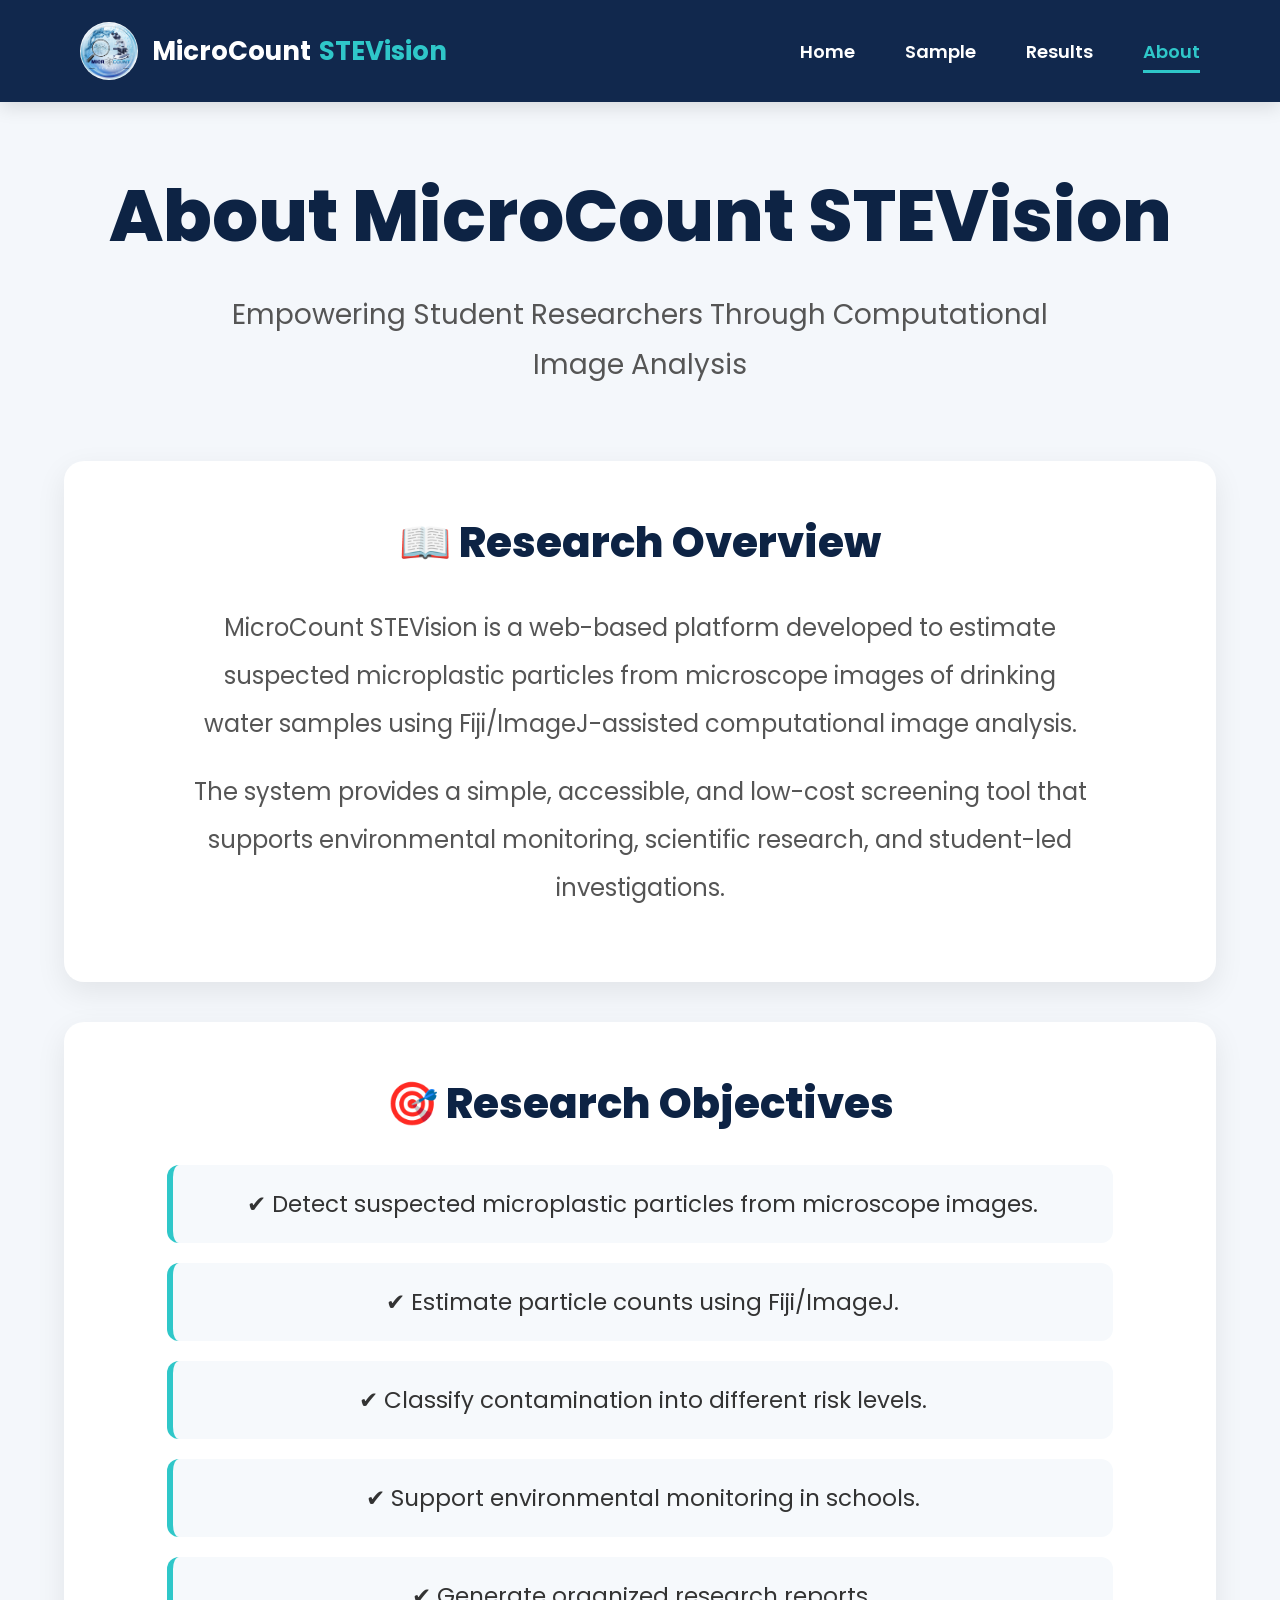
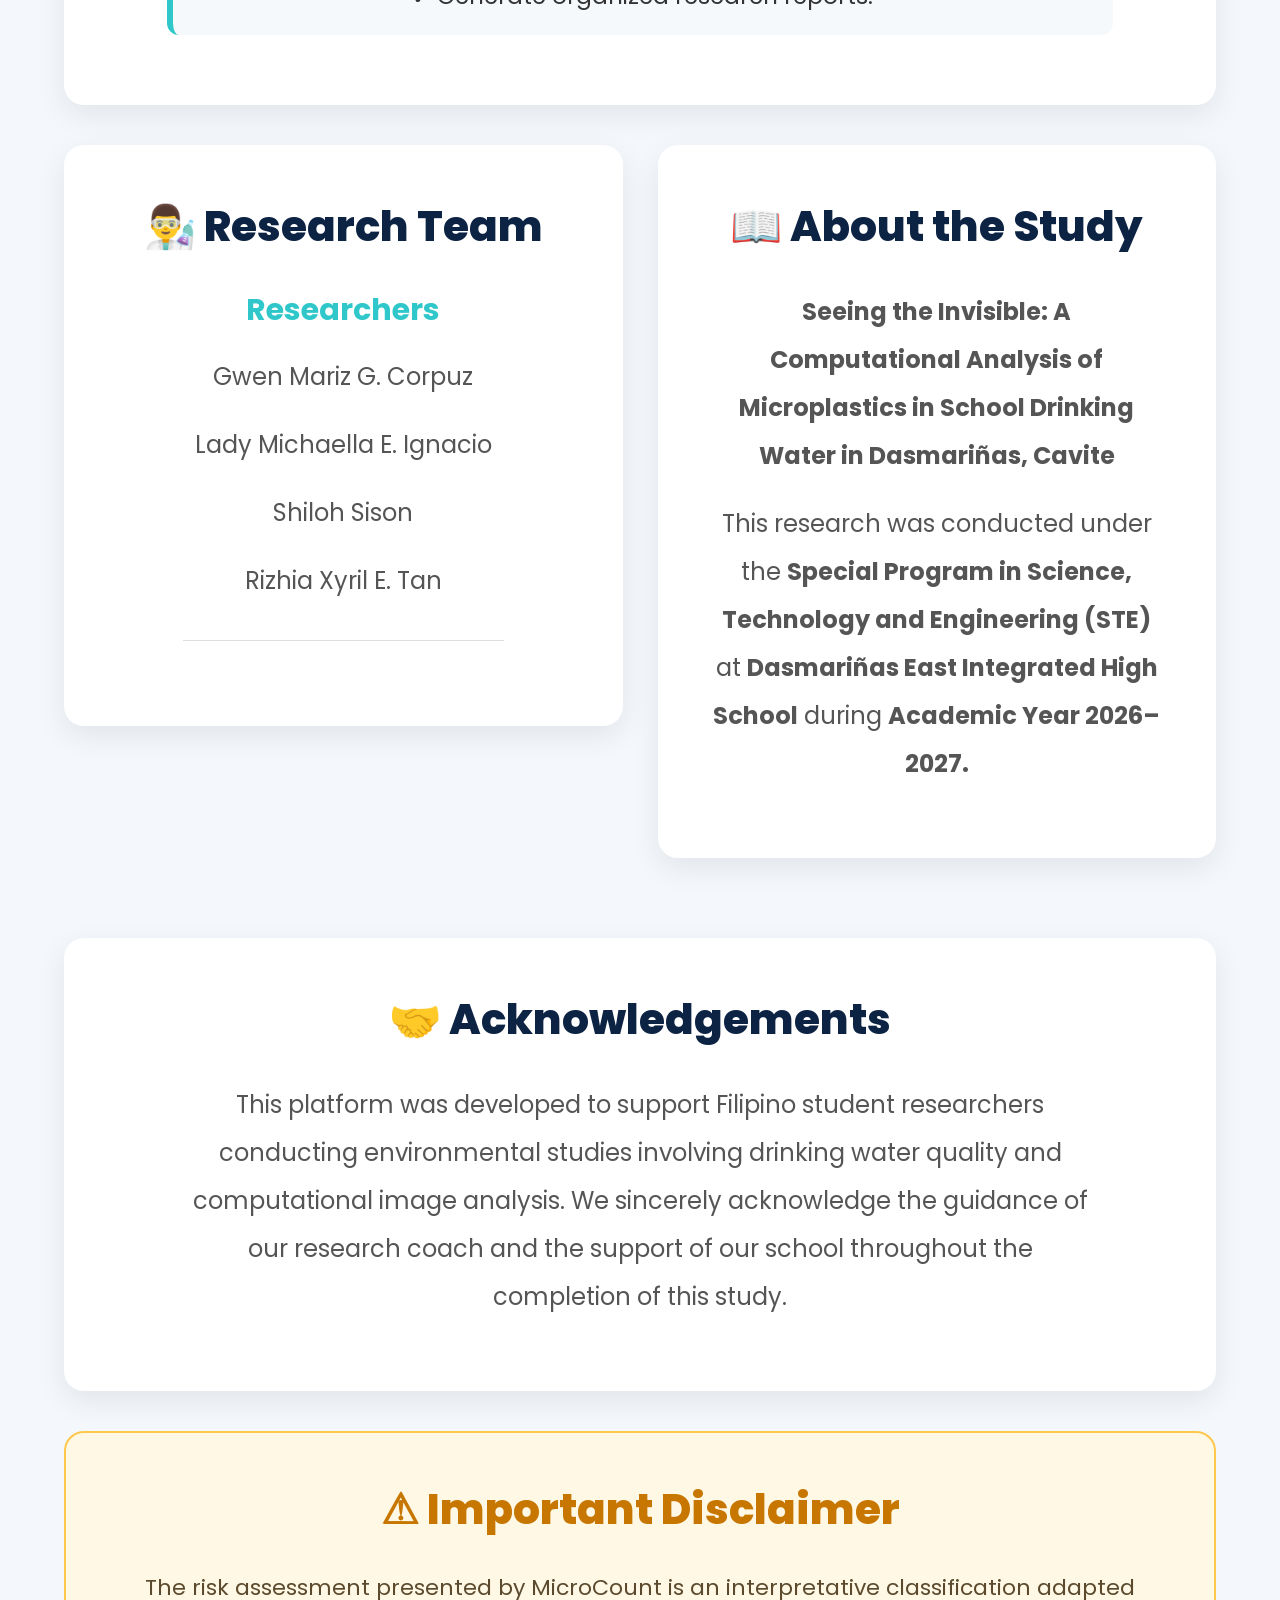
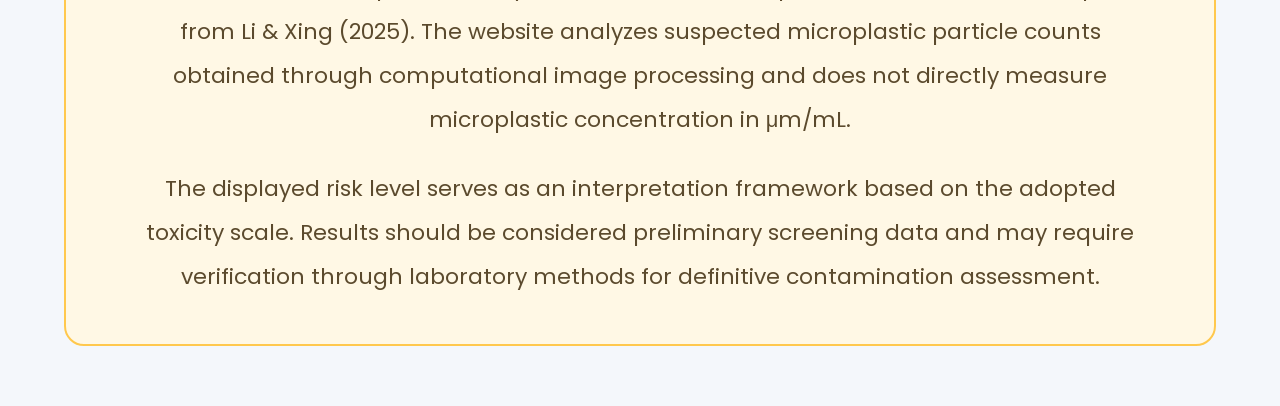
==== about.html @ 67bb07c3 "Upload website" ====
<!DOCTYPE html>
<html lang="en">

<head>
    <meta charset="UTF-8">
    <meta name="viewport" content="width=device-width, initial-scale=1.0">

    <title>MicroCount STEVision</title>

    <link rel="icon" type="image/png" href="images/logo.png">

    <link rel="stylesheet" href="style.css">
</head>
    <meta charset="UTF-8">
    <meta name="viewport" content="width=device-width, initial-scale=1.0">
    <title>About | MicroCount STEVision</title>

    <link rel="stylesheet" href="style.css">
    <link rel="stylesheet" href="about.css">
</head>

<body>

<header>

<nav>

<div class="logo">
    <img src="images/logo.png" alt="MicroCount Logo">
    <div class="logo-text">
        MicroCount <span>STEVision</span>
    </div>
</div>

<ul>
    <li><a href="index.html">Home</a></li>
    <li><a href="sample.html">Sample</a></li>
    <li><a href="results.html">Results</a></li>
    <li><a href="about.html" class="active">About</a></li>
</ul>

</nav>

</header>


<section class="about-page">

<div class="page-title">

<h1>About MicroCount STEVision</h1>

<p>
Empowering Student Researchers Through Computational Image Analysis
</p>

</div>


<!-- Research Overview -->

<div class="about-card">

<h2>📖 Research Overview</h2>

<p>

MicroCount STEVision is a web-based platform developed to estimate
suspected microplastic particles from microscope images of drinking
water samples using Fiji/ImageJ-assisted computational image analysis.

</p>

<p>

The system provides a simple, accessible, and low-cost screening
tool that supports environmental monitoring, scientific research,
and student-led investigations.

</p>

</div>



<!-- Objectives -->

<div class="about-card">

<h2>🎯 Research Objectives</h2>

<div class="objective">
✔ Detect suspected microplastic particles from microscope images.
</div>

<div class="objective">
✔ Estimate particle counts using Fiji/ImageJ.
</div>

<div class="objective">
✔ Classify contamination into different risk levels.
</div>

<div class="objective">
✔ Support environmental monitoring in schools.
</div>

<div class="objective">
✔ Generate organized research reports.
</div>

</div>



<div class="two-column">

<div>

<div class="about-card">

<h2>👨‍🔬 Research Team</h2>

<h3>Researchers</h3>

<p>Gwen Mariz G. Corpuz</p>

<p>Lady Michaella E. Ignacio</p>

<p>Shiloh Sison</p>

<p>Rizhia Xyril E. Tan</p>

<hr>


</div>

</div>



<div>

<div class="about-card">

    <h2>📖 About the Study</h2>

    <p class="study-title">
        <strong>
        Seeing the Invisible: A Computational Analysis of Microplastics in School Drinking Water in Dasmariñas, Cavite
        </strong>
    </p>

    <p>
        This research was conducted under the
        <strong>Special Program in Science, Technology and Engineering (STE)</strong>
        at
        <strong>Dasmariñas East Integrated High School</strong>
        during
        <strong>Academic Year 2026–2027.</strong>
    </p>

</div>
</p>

</div>

</div>

</div>



<div class="about-card">

<h2>🤝 Acknowledgements</h2>

<p>

This platform was developed to support Filipino student researchers
conducting environmental studies involving drinking water quality
and computational image analysis. We sincerely acknowledge the
guidance of our research coach and the support of our school
throughout the completion of this study.

</p>

</div>



<div class="warning">

<h2>⚠ Important Disclaimer</h2>

<p>

The risk assessment presented by MicroCount is an interpretative classification adapted from Li & Xing (2025). The website analyzes suspected microplastic particle counts obtained through computational image processing and does not directly measure microplastic concentration in μm/mL.

</p>

<br>

<p>

The displayed risk level serves as an interpretation framework based on the adopted toxicity scale. Results should be considered preliminary screening data and may require verification through laboratory methods for definitive contamination assessment.

</p>

</div>

</section>

</body>

</html>
---- style.css ----
/* ======================================================
   MICROCOUNT STEVISION
   STYLE.CSS
   PART 1 - GLOBAL + NAVIGATION + HOME
====================================================== */

/* Google Font */
@import url('https://fonts.googleapis.com/css2?family=Poppins:wght@300;400;500;600;700;800&display=swap');

/* Reset */

*{
    margin:0;
    padding:0;
    box-sizing:border-box;
    font-family:'Poppins',sans-serif;
}

html{
    scroll-behavior:smooth;
}

body{
    background:#f4f7fb;
    color:#333;
}

/* Links */

a{
    text-decoration:none;
}

/* ==========================================
            NAVIGATION
========================================== */

header{
    width:100%;
    background:#11284d;
    position:sticky;
    top:0;
    z-index:1000;
    box-shadow:0 5px 18px rgba(0,0,0,.12);
}

nav{

    max-width:1400px;

    margin:auto;

    display:flex;

    justify-content:space-between;

    align-items:center;

    padding:22px 70px;

}

/* =========================
        LOGO
========================= */

.logo{
    display:flex;
    align-items:center;
    gap:14px;
    color:white;
    font-size:30px;
    font-weight:800;
}

.logo img{
    width:58px;
    height:58px;
    border-radius:50%;
    object-fit:cover;
}

.logo-text{
    display:flex;
    align-items:baseline;
    gap:8px;
}

.logo span{
    color:#2fc7c9;
}

nav ul{

    display:flex;

    list-style:none;

    gap:45px;

}

nav ul li a{

    color:white;

    font-size:18px;

    font-weight:600;

    transition:.3s;

    padding-bottom:5px;

}

nav ul li a:hover{

    color:#2fc7c9;

}

.active{

    color:#2fc7c9 !important;

    border-bottom:3px solid #2fc7c9;

}

/* ==========================================
                BUTTONS
========================================== */

button{

    padding:18px 40px;

    border:none;

    border-radius:12px;

    font-size:20px;

    font-weight:600;

    cursor:pointer;

    transition:.3s;

}

button:hover{

    transform:translateY(-4px);

}

button:first-of-type{

    background:#2fc7c9;

    color:white;

}

.secondary{

    background:white;

    color:#11284d;

    border:2px solid #11284d;

    margin-left:15px;

}

/* ==========================================
                HOME PAGE
========================================== */

.hero{

    max-width:1400px;

    margin:auto;

    min-height:90vh;

    display:flex;

    justify-content:space-between;

    align-items:center;

    padding:80px 70px;

}

.left{

    width:55%;

}

.left h1{

    font-size:72px;

    color:#11284d;

    font-weight:800;

    margin-bottom:20px;

    line-height:1.1;

}

.left h2{

    font-size:32px;

    color:#222;

    margin-bottom:25px;

    font-weight:600;

}

.left p{
    font-size:22px;
    color:#666;
    line-height:1.9;
    margin-bottom:45px;
}

.right{
    width:50%;
    display:flex;
    justify-content:center;
    align-items:center;

    margin-left:40px;   /* moves image slightly to the right */
}

.right img{
    width:700px;
    max-width:none;
    height:auto;
    border-radius:25px;
    box-shadow:0 12px 30px rgba(0,0,0,.15);
}

/* ==========================================
            SECTION TITLES
========================================== */

.page-title{

    text-align:center;

    margin:60px auto;

}

.page-title h1{

    font-size:60px;

    color:#11284d;

    font-weight:800;

}

.page-title p{

    font-size:24px;

    color:#666;

    margin-top:20px;

    line-height:1.8;

}

/* ==========================================
            CARDS
========================================== */

.card{

    background:white;

    border-radius:20px;

    box-shadow:0 10px 25px rgba(0,0,0,.08);

    padding:40px;

}

.card:hover{

    transform:translateY(-6px);

    transition:.3s;

}
.card:hover{
    transform:translateY(-6px);
    transition:.3s;
}
/* ==========================================
            SAMPLE PAGE
========================================== */

.sample-page{
    max-width:900px;
    margin:70px auto;
    padding:0 30px;
}

.sample-card{
    background:#fff;
    border-radius:20px;
    padding:45px;
    box-shadow:0 10px 30px rgba(0,0,0,.08);
}

.sample-card h1{
    font-size:42px;
    color:#11284d;
    margin-bottom:15px;
    text-align:center;
}

.sample-card p{
    font-size:18px;
    color:#666;
    text-align:center;
    margin-bottom:35px;
}

.sample-card form{
    display:flex;
    flex-direction:column;
    gap:18px;
}

.sample-card label{
    font-weight:600;
    color:#11284d;
}

.sample-card input,
.sample-card select{
    padding:16px;
    border:1px solid #ccc;
    border-radius:10px;
    font-size:17px;
}

.continue-btn{
    margin-top:25px;
    background:#2fc7c9;
    color:white;
    padding:18px;
    border-radius:12px;
    text-align:center;
    font-weight:600;
    font-size:20px;
    transition:.3s;
}

.continue-btn:hover{
    background:#23b0b2;
}

.results-page{
    max-width:1200px;
    margin:70px auto;
    padding:0 30px;
}

.result-card{
    background:white;
    border-radius:20px;
    padding:40px;
    margin-bottom:30px;
    box-shadow:0 10px 30px rgba(0,0,0,.08);
}

.result-card h2{
    color:#11284d;
    font-size:34px;
    margin-bottom:25px;
}

.result-grid{
    display:grid;
    grid-template-columns:repeat(auto-fit,minmax(250px,1fr));
    gap:25px;
}

.stat-box{
    background:#f7fbfc;
    border-left:6px solid #2fc7c9;
    border-radius:12px;
    padding:25px;
}

.stat-box h3{
    font-size:18px;
    color:#666;
}

.stat-box span{
    display:block;
    margin-top:10px;
    font-size:34px;
    font-weight:700;
    color:#11284d;
}
/* ==========================================
            FOOTER
========================================== */

footer{
    background:#11284d;
    color:white;
    text-align:center;
    padding:35px;
    margin-top:80px;
}

footer p{
    font-size:17px;
}
/* ==========================================
            RESPONSIVE
========================================== */

@media(max-width:1000px){

nav{
    flex-direction:column;
    gap:20px;
    padding:20px;
}

nav ul{
    flex-wrap:wrap;
    justify-content:center;
}

.hero{
    flex-direction:column-reverse;
    text-align:center;
    padding:50px 25px;
}

.left,
.right{
    width:100%;
}

.right img{
    width:90%;
    max-width:500px;
}

.left h1{
    font-size:52px;
}

.left h2{
    font-size:26px;
}

.left p{
    font-size:18px;
}

.page-title h1{
    font-size:46px;
}

button{
    margin-top:15px;
}
}
/* SAMPLE PAGE */

.sample-page{

display:flex;

justify-content:space-between;

align-items:center;

padding:70px 8%;

gap:60px;

}

.sample-left{

flex:1;

}

.sample-left h1{

font-size:46px;

color:#17305d;

margin-bottom:10px;

}

.sample-left p{

color:#666;

margin-bottom:35px;

}

.sample-left form{

display:flex;

flex-direction:column;

gap:18px;

}

.sample-left label{

font-weight:600;

color:#17305d;

}

.sample-left input,
.sample-left select{

padding:15px;

border:1px solid #d9d9d9;

border-radius:10px;

font-size:16px;

}

.sample-left input:focus,
.sample-left select:focus{

outline:none;

border:2px solid #28c8c8;

}

.continue-btn{

margin-top:15px;

width:100%;

padding:18px;

background:#17305d;

color:white;

border:none;

border-radius:10px;

font-size:18px;

font-weight:600;

cursor:pointer;

transition:.3s;

}

.continue-btn:hover{

background:#244a88;

}

.sample-right{

flex:1;

display:flex;

justify-content:center;

}

.sample-right img{

width:370px;

}
    max-width: 800px;
    margin: 0 auto;
    padding: 30px;
}
/* =======================
   Upload Page
======================= */

.upload-page{
    max-width:1100px;
    margin:55px auto;
    padding:0 25px;
}

.upload-page h1{
    font-size:52px;
    color:#1d2f5f;
    margin-bottom:10px;
}

.upload-subtitle{
    font-size:20px;
    color:#666;
    margin-bottom:35px;
}

.upload-card{
    background:white;
    border:2px dashed #d7d7d7;
    border-radius:20px;

    padding:70px 40px;

    text-align:center;

    box-shadow:0 12px 30px rgba(0,0,0,.08);

    transition:.3s;
}

.upload-card:hover{
    border-color:#31c4cf;
}

.upload-icon{
    font-size:70px;
    color:#777;
    margin-bottom:20px;
}

.upload-card h2{
    font-size:34px;
    color:#1d2f5f;
    margin-bottom:12px;
}

.upload-card p{
    color:#777;
    font-size:18px;
    margin-bottom:30px;
}

.browse-btn{
    display:inline-block;

    background:#2ec7cf;
    color:white;

    padding:15px 35px;

    border-radius:10px;

    font-size:18px;
    font-weight:600;

    cursor:pointer;

    transition:.3s;
}

.browse-btn:hover{
    background:#14aeb8;
}

#previewContainer{

    display:grid;

    grid-template-columns:repeat(auto-fill,minmax(170px,1fr));

    gap:20px;

    margin-top:35px;

}

.preview-card{

    background:white;

    border-radius:12px;

    box-shadow:0 8px 18px rgba(0,0,0,.08);

    overflow:hidden;

    text-align:center;

}

.preview-card img{

    width:100%;

    height:140px;

    object-fit:cover;

}

.preview-card p{

    padding:12px;

    font-weight:600;

}
/* UPLOAD PAGE */

.upload-page{
    padding:70px 20px;
    background:#f5f8fc;
    min-height:100vh;
}

.upload-container{
    max-width:1100px;
    margin:auto;
}

.upload-container h1{
    font-size:48px;
    color:#16325c;
    margin-bottom:15px;
}

.upload-container p{
    color:#666;
    font-size:18px;
    margin-bottom:30px;
}

.upload-box{
    width:100%;
    min-height:340px;
    border:3px dashed #d9d9d9;
    border-radius:18px;
    background:#fff;
    display:flex;
    flex-direction:column;
    justify-content:center;
    align-items:center;
    transition:.3s;
}

.upload-box:hover{
    border-color:#36c5cf;
}

.upload-icon{
    font-size:70px;
    margin-bottom:20px;
}

.browse-btn{
    margin-top:20px;
    background:#36c5cf;
    color:#fff;
    padding:14px 35px;
    border-radius:10px;
    cursor:pointer;
    font-weight:bold;
}

.preview-container{
    display:grid;
    grid-template-columns:repeat(auto-fill,minmax(180px,1fr));
    gap:20px;
    margin-top:35px;
}

.preview-card{
    background:white;
    border-radius:12px;
    overflow:hidden;
    box-shadow:0 5px 20px rgba(0,0,0,.1);
}

.preview-card img{
    width:100%;
    height:160px;
    object-fit:cover;
}

.preview-card p{
    padding:12px;
    text-align:center;
    font-weight:bold;
}

.analyze-btn{
    display:none;
    margin:35px auto 0;
    background:#16325c;
    color:white;
    border:none;
    padding:18px 40px;
    border-radius:10px;
    font-size:18px;
    cursor:pointer;
}
.dragover{
    border:3px dashed #2fc7c9 !important;
    background:#eefcff;
    transform:scale(1.02);
    transition:.3s;
}
/* Highlight upload area while dragging */

.dragover{
    background:#e8fcff;
    border:3px dashed #2fc7c9 !important;
    box-shadow:0 0 25px rgba(47,199,201,.35);
    transform:scale(1.02);
    transition:all .25s ease;
}
/* ===========================
   RESULTS PAGE
=========================== */

.results-page{
    max-width:1200px;
    margin:50px auto;
    padding:0 30px;
}

.results-page h1{
    font-size:42px;
    color:#0d2b5a;
    margin-bottom:8px;
}

.results-page p{
    color:#666;
    margin-bottom:30px;
}

.results-grid{
    display:grid;
    grid-template-columns:1fr 1fr;
    gap:25px;
    margin-bottom:25px;
}

.card{
    background:white;
    border-radius:18px;
    padding:25px;
    box-shadow:0 6px 20px rgba(0,0,0,.08);
}

.card h2{
    color:#0d2b5a;
    margin-bottom:18px;
    font-size:24px;
}

.card table{
    width:100%;
    border-collapse:collapse;
}

.card td{
    padding:12px 0;
    border-bottom:1px solid #eee;
    font-size:16px;
}

.card td:first-child{
    font-weight:600;
    color:#0d2b5a;
}

.card td:last-child{
    text-align:right;
    color:#555;
}

/* ===========================
   RISK CARD
=========================== */

.risk-card{
    display:grid;
    grid-template-columns:320px 1fr;
    gap:25px;
    margin-bottom:30px;
}

.risk-box,
.interpretation{
    background:white;
    border-radius:18px;
    padding:25px;
    box-shadow:0 6px 20px rgba(0,0,0,.08);
}

.risk-box h3,
.interpretation h3{
    color:#0d2b5a;
    margin-bottom:18px;
}

.risk-level{
    display:flex;
    align-items:center;
    justify-content:center;
    gap:20px;
    border-radius:15px;
    padding:25px;
    font-size:20px;
}

.risk-level strong{
    font-size:24px;
}

.risk-level.moderate{
    background:#ffd75c;
}

.interpretation p{
    line-height:1.8;
    color:#555;
}

/* ===========================
   RISK SCALE
=========================== */

.risk-scale{
    display:grid;
    grid-template-columns:repeat(4,1fr);
    gap:18px;
    margin-bottom:35px;
}

.level{
    padding:18px;
    border-radius:15px;
    text-align:center;
    color:#222;
    font-weight:600;
}

.level p{
    margin:8px 0;
    font-size:18px;
    color:inherit;
}

.green{
    background:#b7ef9b;
}

.yellow{
    background:#ffe36b;
}

.orange{
    background:#ffb457;
}

.red{
    background:#ff8b8b;
}

/* ===========================
   BUTTONS
=========================== */

.results-buttons{
    display:flex;
    justify-content:space-between;
    margin-top:25px;
}

.download-btn,
.new-btn{

    background:#0d2b5a;
    color:white;
    border:none;
    padding:16px 34px;
    border-radius:10px;
    cursor:pointer;
    font-size:16px;
    font-weight:600;
    transition:.3s;
}

.download-btn:hover,
.new-btn:hover{
    background:#16c6d6;
}

/* ===========================
   MOBILE
=========================== */

@media(max-width:900px){

.results-grid{
    grid-template-columns:1fr;
}

.risk-card{
    grid-template-columns:1fr;
}

.risk-scale{
    grid-template-columns:1fr 1fr;
}

.results-buttons{
    flex-direction:column;
    gap:15px;
}

.download-btn,
.new-btn{
    width:100%;
}

}
/* ===========================
   RESULT IMAGE
=========================== */

.image-preview-card{

    background:white;

    border-radius:18px;

    padding:25px;

    margin-bottom:30px;

    text-align:center;

    box-shadow:0 6px 20px rgba(0,0,0,.08);

}

.image-preview-card h2{

    color:#0d2b5a;

    margin-bottom:20px;

}

#resultImage{

    width:100%;

    max-width:550px;

    border-radius:15px;

    border:2px solid #ddd;

}
/* ===========================
   ANALYSIS PAGE
=========================== */

.analysis-page{

max-width:900px;

margin:70px auto;

text-align:center;

padding:20px;

}

.analysis-page h1{

font-size:44px;

color:#123566;

margin-bottom:15px;

}

.analysis-page p{

color:#666;

font-size:18px;

}

.analysis-card{

margin-top:45px;

background:white;

padding:50px;

border-radius:20px;

box-shadow:0 8px 25px rgba(0,0,0,.08);

}

.loader{

width:90px;

height:90px;

margin:auto;

border:8px solid #ddd;

border-top:8px solid #28c7d4;

border-radius:50%;

animation:spin 1s linear infinite;

}

@keyframes spin{

100%{

transform:rotate(360deg);

}

}

.progress{

width:100%;

height:18px;

background:#eee;

border-radius:50px;

margin-top:35px;

overflow:hidden;

}

.progress-bar{

width:0%;

height:100%;

background:#28c7d4;

transition:.3s;

}

#percentText{

font-size:24px;

font-weight:bold;

margin-top:20px;

color:#123566;

}
/* ===========================
   RESULTS PAGE
=========================== */

.results-page{
    max-width:1200px;
    margin:40px auto;
    padding:20px;
}

.results-page h1{
    text-align:center;
    font-size:38px;
    margin-bottom:10px;
}

.results-page>p{
    text-align:center;
    color:#666;
    margin-bottom:35px;
}

.results-grid{
    display:grid;
    grid-template-columns:1fr 1fr;
    gap:30px;
    align-items:start;
}

.result-image-card,
.card{

    background:white;

    border-radius:18px;

    padding:25px;

    box-shadow:0 8px 25px rgba(0,0,0,.08);

}

.result-image-card img{

    width:100%;

    border-radius:15px;

    margin-top:15px;

}

.results-info{

    display:flex;

    flex-direction:column;

    gap:20px;

}

.card h2{

    color:#0b7285;

    margin-bottom:15px;

}

.card p{

    margin:10px 0;

    line-height:1.6;

}

/* ===========================
   RISK LEVEL
=========================== */

.risk-level{

    border-radius:15px;

    text-align:center;

    padding:25px;

    color:white;

    font-weight:bold;

}

.risk-level h3{

    font-size:34px;

    margin-bottom:10px;

}

.risk-level p{

    font-size:20px;

}

/* ===========================
   QUANTITY SCALE
=========================== */
/* LEVEL 1 */
.level1{
    background:#E8F5E9;
    color:#1B5E20;
    border:2px solid #81C784;
}

/* LEVEL 2 */
.level2{
    background:#FFF8E1;
    color:#8D6E00;
    border:2px solid #FFD54F;
}

/* LEVEL 3 */
.level3{
    background:#FFF3E0;
    color:#E65100;
    border:2px solid #FFB74D;
}

/* LEVEL 4 */
.level4{
    background:#FFEBEE;
    color:#B71C1C;
    border:2px solid #EF5350;
}

/* ===========================
   INTERPRETATION
=========================== */

.interpretation-card{

    margin-top:30px;

}

.interpretation-card p{

    font-size:17px;

    line-height:1.8;

}

/* ===========================
   BUTTONS
=========================== */

.download-section{

    margin-top:35px;

    display:flex;

    justify-content:center;

    gap:20px;

}

.download-btn{

    background:#0b7285;

    color:white;

    border:none;

    padding:14px 30px;

    border-radius:10px;

    cursor:pointer;

    font-size:16px;

    transition:.3s;

}

.download-btn:hover{

    background:#095c69;

}

/* ===========================
   MOBILE
=========================== */

@media(max-width:900px){

.results-grid{

grid-template-columns:1fr;

}

.risk-scale{

grid-template-columns:1fr 1fr;

}

}
---- style.css ----
/* ======================================================
   MICROCOUNT STEVISION
   STYLE.CSS
   PART 1 - GLOBAL + NAVIGATION + HOME
====================================================== */

/* Google Font */
@import url('https://fonts.googleapis.com/css2?family=Poppins:wght@300;400;500;600;700;800&display=swap');

/* Reset */

*{
    margin:0;
    padding:0;
    box-sizing:border-box;
    font-family:'Poppins',sans-serif;
}

html{
    scroll-behavior:smooth;
}

body{
    background:#f4f7fb;
    color:#333;
}

/* Links */

a{
    text-decoration:none;
}

/* ==========================================
            NAVIGATION
========================================== */

header{
    width:100%;
    background:#11284d;
    position:sticky;
    top:0;
    z-index:1000;
    box-shadow:0 5px 18px rgba(0,0,0,.12);
}

nav{

    max-width:1400px;

    margin:auto;

    display:flex;

    justify-content:space-between;

    align-items:center;

    padding:22px 70px;

}

/* =========================
        LOGO
========================= */

.logo{
    display:flex;
    align-items:center;
    gap:14px;
    color:white;
    font-size:30px;
    font-weight:800;
}

.logo img{
    width:58px;
    height:58px;
    border-radius:50%;
    object-fit:cover;
}

.logo-text{
    display:flex;
    align-items:baseline;
    gap:8px;
}

.logo span{
    color:#2fc7c9;
}

nav ul{

    display:flex;

    list-style:none;

    gap:45px;

}

nav ul li a{

    color:white;

    font-size:18px;

    font-weight:600;

    transition:.3s;

    padding-bottom:5px;

}

nav ul li a:hover{

    color:#2fc7c9;

}

.active{

    color:#2fc7c9 !important;

    border-bottom:3px solid #2fc7c9;

}

/* ==========================================
                BUTTONS
========================================== */

button{

    padding:18px 40px;

    border:none;

    border-radius:12px;

    font-size:20px;

    font-weight:600;

    cursor:pointer;

    transition:.3s;

}

button:hover{

    transform:translateY(-4px);

}

button:first-of-type{

    background:#2fc7c9;

    color:white;

}

.secondary{

    background:white;

    color:#11284d;

    border:2px solid #11284d;

    margin-left:15px;

}

/* ==========================================
                HOME PAGE
========================================== */

.hero{

    max-width:1400px;

    margin:auto;

    min-height:90vh;

    display:flex;

    justify-content:space-between;

    align-items:center;

    padding:80px 70px;

}

.left{

    width:55%;

}

.left h1{

    font-size:72px;

    color:#11284d;

    font-weight:800;

    margin-bottom:20px;

    line-height:1.1;

}

.left h2{

    font-size:32px;

    color:#222;

    margin-bottom:25px;

    font-weight:600;

}

.left p{
    font-size:22px;
    color:#666;
    line-height:1.9;
    margin-bottom:45px;
}

.right{
    width:50%;
    display:flex;
    justify-content:center;
    align-items:center;

    margin-left:40px;   /* moves image slightly to the right */
}

.right img{
    width:700px;
    max-width:none;
    height:auto;
    border-radius:25px;
    box-shadow:0 12px 30px rgba(0,0,0,.15);
}

/* ==========================================
            SECTION TITLES
========================================== */

.page-title{

    text-align:center;

    margin:60px auto;

}

.page-title h1{

    font-size:60px;

    color:#11284d;

    font-weight:800;

}

.page-title p{

    font-size:24px;

    color:#666;

    margin-top:20px;

    line-height:1.8;

}

/* ==========================================
            CARDS
========================================== */

.card{

    background:white;

    border-radius:20px;

    box-shadow:0 10px 25px rgba(0,0,0,.08);

    padding:40px;

}

.card:hover{

    transform:translateY(-6px);

    transition:.3s;

}
.card:hover{
    transform:translateY(-6px);
    transition:.3s;
}
/* ==========================================
            SAMPLE PAGE
========================================== */

.sample-page{
    max-width:900px;
    margin:70px auto;
    padding:0 30px;
}

.sample-card{
    background:#fff;
    border-radius:20px;
    padding:45px;
    box-shadow:0 10px 30px rgba(0,0,0,.08);
}

.sample-card h1{
    font-size:42px;
    color:#11284d;
    margin-bottom:15px;
    text-align:center;
}

.sample-card p{
    font-size:18px;
    color:#666;
    text-align:center;
    margin-bottom:35px;
}

.sample-card form{
    display:flex;
    flex-direction:column;
    gap:18px;
}

.sample-card label{
    font-weight:600;
    color:#11284d;
}

.sample-card input,
.sample-card select{
    padding:16px;
    border:1px solid #ccc;
    border-radius:10px;
    font-size:17px;
}

.continue-btn{
    margin-top:25px;
    background:#2fc7c9;
    color:white;
    padding:18px;
    border-radius:12px;
    text-align:center;
    font-weight:600;
    font-size:20px;
    transition:.3s;
}

.continue-btn:hover{
    background:#23b0b2;
}

.results-page{
    max-width:1200px;
    margin:70px auto;
    padding:0 30px;
}

.result-card{
    background:white;
    border-radius:20px;
    padding:40px;
    margin-bottom:30px;
    box-shadow:0 10px 30px rgba(0,0,0,.08);
}

.result-card h2{
    color:#11284d;
    font-size:34px;
    margin-bottom:25px;
}

.result-grid{
    display:grid;
    grid-template-columns:repeat(auto-fit,minmax(250px,1fr));
    gap:25px;
}

.stat-box{
    background:#f7fbfc;
    border-left:6px solid #2fc7c9;
    border-radius:12px;
    padding:25px;
}

.stat-box h3{
    font-size:18px;
    color:#666;
}

.stat-box span{
    display:block;
    margin-top:10px;
    font-size:34px;
    font-weight:700;
    color:#11284d;
}
/* ==========================================
            FOOTER
========================================== */

footer{
    background:#11284d;
    color:white;
    text-align:center;
    padding:35px;
    margin-top:80px;
}

footer p{
    font-size:17px;
}
/* ==========================================
            RESPONSIVE
========================================== */

@media(max-width:1000px){

nav{
    flex-direction:column;
    gap:20px;
    padding:20px;
}

nav ul{
    flex-wrap:wrap;
    justify-content:center;
}

.hero{
    flex-direction:column-reverse;
    text-align:center;
    padding:50px 25px;
}

.left,
.right{
    width:100%;
}

.right img{
    width:90%;
    max-width:500px;
}

.left h1{
    font-size:52px;
}

.left h2{
    font-size:26px;
}

.left p{
    font-size:18px;
}

.page-title h1{
    font-size:46px;
}

button{
    margin-top:15px;
}
}
/* SAMPLE PAGE */

.sample-page{

display:flex;

justify-content:space-between;

align-items:center;

padding:70px 8%;

gap:60px;

}

.sample-left{

flex:1;

}

.sample-left h1{

font-size:46px;

color:#17305d;

margin-bottom:10px;

}

.sample-left p{

color:#666;

margin-bottom:35px;

}

.sample-left form{

display:flex;

flex-direction:column;

gap:18px;

}

.sample-left label{

font-weight:600;

color:#17305d;

}

.sample-left input,
.sample-left select{

padding:15px;

border:1px solid #d9d9d9;

border-radius:10px;

font-size:16px;

}

.sample-left input:focus,
.sample-left select:focus{

outline:none;

border:2px solid #28c8c8;

}

.continue-btn{

margin-top:15px;

width:100%;

padding:18px;

background:#17305d;

color:white;

border:none;

border-radius:10px;

font-size:18px;

font-weight:600;

cursor:pointer;

transition:.3s;

}

.continue-btn:hover{

background:#244a88;

}

.sample-right{

flex:1;

display:flex;

justify-content:center;

}

.sample-right img{

width:370px;

}
    max-width: 800px;
    margin: 0 auto;
    padding: 30px;
}
/* =======================
   Upload Page
======================= */

.upload-page{
    max-width:1100px;
    margin:55px auto;
    padding:0 25px;
}

.upload-page h1{
    font-size:52px;
    color:#1d2f5f;
    margin-bottom:10px;
}

.upload-subtitle{
    font-size:20px;
    color:#666;
    margin-bottom:35px;
}

.upload-card{
    background:white;
    border:2px dashed #d7d7d7;
    border-radius:20px;

    padding:70px 40px;

    text-align:center;

    box-shadow:0 12px 30px rgba(0,0,0,.08);

    transition:.3s;
}

.upload-card:hover{
    border-color:#31c4cf;
}

.upload-icon{
    font-size:70px;
    color:#777;
    margin-bottom:20px;
}

.upload-card h2{
    font-size:34px;
    color:#1d2f5f;
    margin-bottom:12px;
}

.upload-card p{
    color:#777;
    font-size:18px;
    margin-bottom:30px;
}

.browse-btn{
    display:inline-block;

    background:#2ec7cf;
    color:white;

    padding:15px 35px;

    border-radius:10px;

    font-size:18px;
    font-weight:600;

    cursor:pointer;

    transition:.3s;
}

.browse-btn:hover{
    background:#14aeb8;
}

#previewContainer{

    display:grid;

    grid-template-columns:repeat(auto-fill,minmax(170px,1fr));

    gap:20px;

    margin-top:35px;

}

.preview-card{

    background:white;

    border-radius:12px;

    box-shadow:0 8px 18px rgba(0,0,0,.08);

    overflow:hidden;

    text-align:center;

}

.preview-card img{

    width:100%;

    height:140px;

    object-fit:cover;

}

.preview-card p{

    padding:12px;

    font-weight:600;

}
/* UPLOAD PAGE */

.upload-page{
    padding:70px 20px;
    background:#f5f8fc;
    min-height:100vh;
}

.upload-container{
    max-width:1100px;
    margin:auto;
}

.upload-container h1{
    font-size:48px;
    color:#16325c;
    margin-bottom:15px;
}

.upload-container p{
    color:#666;
    font-size:18px;
    margin-bottom:30px;
}

.upload-box{
    width:100%;
    min-height:340px;
    border:3px dashed #d9d9d9;
    border-radius:18px;
    background:#fff;
    display:flex;
    flex-direction:column;
    justify-content:center;
    align-items:center;
    transition:.3s;
}

.upload-box:hover{
    border-color:#36c5cf;
}

.upload-icon{
    font-size:70px;
    margin-bottom:20px;
}

.browse-btn{
    margin-top:20px;
    background:#36c5cf;
    color:#fff;
    padding:14px 35px;
    border-radius:10px;
    cursor:pointer;
    font-weight:bold;
}

.preview-container{
    display:grid;
    grid-template-columns:repeat(auto-fill,minmax(180px,1fr));
    gap:20px;
    margin-top:35px;
}

.preview-card{
    background:white;
    border-radius:12px;
    overflow:hidden;
    box-shadow:0 5px 20px rgba(0,0,0,.1);
}

.preview-card img{
    width:100%;
    height:160px;
    object-fit:cover;
}

.preview-card p{
    padding:12px;
    text-align:center;
    font-weight:bold;
}

.analyze-btn{
    display:none;
    margin:35px auto 0;
    background:#16325c;
    color:white;
    border:none;
    padding:18px 40px;
    border-radius:10px;
    font-size:18px;
    cursor:pointer;
}
.dragover{
    border:3px dashed #2fc7c9 !important;
    background:#eefcff;
    transform:scale(1.02);
    transition:.3s;
}
/* Highlight upload area while dragging */

.dragover{
    background:#e8fcff;
    border:3px dashed #2fc7c9 !important;
    box-shadow:0 0 25px rgba(47,199,201,.35);
    transform:scale(1.02);
    transition:all .25s ease;
}
/* ===========================
   RESULTS PAGE
=========================== */

.results-page{
    max-width:1200px;
    margin:50px auto;
    padding:0 30px;
}

.results-page h1{
    font-size:42px;
    color:#0d2b5a;
    margin-bottom:8px;
}

.results-page p{
    color:#666;
    margin-bottom:30px;
}

.results-grid{
    display:grid;
    grid-template-columns:1fr 1fr;
    gap:25px;
    margin-bottom:25px;
}

.card{
    background:white;
    border-radius:18px;
    padding:25px;
    box-shadow:0 6px 20px rgba(0,0,0,.08);
}

.card h2{
    color:#0d2b5a;
    margin-bottom:18px;
    font-size:24px;
}

.card table{
    width:100%;
    border-collapse:collapse;
}

.card td{
    padding:12px 0;
    border-bottom:1px solid #eee;
    font-size:16px;
}

.card td:first-child{
    font-weight:600;
    color:#0d2b5a;
}

.card td:last-child{
    text-align:right;
    color:#555;
}

/* ===========================
   RISK CARD
=========================== */

.risk-card{
    display:grid;
    grid-template-columns:320px 1fr;
    gap:25px;
    margin-bottom:30px;
}

.risk-box,
.interpretation{
    background:white;
    border-radius:18px;
    padding:25px;
    box-shadow:0 6px 20px rgba(0,0,0,.08);
}

.risk-box h3,
.interpretation h3{
    color:#0d2b5a;
    margin-bottom:18px;
}

.risk-level{
    display:flex;
    align-items:center;
    justify-content:center;
    gap:20px;
    border-radius:15px;
    padding:25px;
    font-size:20px;
}

.risk-level strong{
    font-size:24px;
}

.risk-level.moderate{
    background:#ffd75c;
}

.interpretation p{
    line-height:1.8;
    color:#555;
}

/* ===========================
   RISK SCALE
=========================== */

.risk-scale{
    display:grid;
    grid-template-columns:repeat(4,1fr);
    gap:18px;
    margin-bottom:35px;
}

.level{
    padding:18px;
    border-radius:15px;
    text-align:center;
    color:#222;
    font-weight:600;
}

.level p{
    margin:8px 0;
    font-size:18px;
    color:inherit;
}

.green{
    background:#b7ef9b;
}

.yellow{
    background:#ffe36b;
}

.orange{
    background:#ffb457;
}

.red{
    background:#ff8b8b;
}

/* ===========================
   BUTTONS
=========================== */

.results-buttons{
    display:flex;
    justify-content:space-between;
    margin-top:25px;
}

.download-btn,
.new-btn{

    background:#0d2b5a;
    color:white;
    border:none;
    padding:16px 34px;
    border-radius:10px;
    cursor:pointer;
    font-size:16px;
    font-weight:600;
    transition:.3s;
}

.download-btn:hover,
.new-btn:hover{
    background:#16c6d6;
}

/* ===========================
   MOBILE
=========================== */

@media(max-width:900px){

.results-grid{
    grid-template-columns:1fr;
}

.risk-card{
    grid-template-columns:1fr;
}

.risk-scale{
    grid-template-columns:1fr 1fr;
}

.results-buttons{
    flex-direction:column;
    gap:15px;
}

.download-btn,
.new-btn{
    width:100%;
}

}
/* ===========================
   RESULT IMAGE
=========================== */

.image-preview-card{

    background:white;

    border-radius:18px;

    padding:25px;

    margin-bottom:30px;

    text-align:center;

    box-shadow:0 6px 20px rgba(0,0,0,.08);

}

.image-preview-card h2{

    color:#0d2b5a;

    margin-bottom:20px;

}

#resultImage{

    width:100%;

    max-width:550px;

    border-radius:15px;

    border:2px solid #ddd;

}
/* ===========================
   ANALYSIS PAGE
=========================== */

.analysis-page{

max-width:900px;

margin:70px auto;

text-align:center;

padding:20px;

}

.analysis-page h1{

font-size:44px;

color:#123566;

margin-bottom:15px;

}

.analysis-page p{

color:#666;

font-size:18px;

}

.analysis-card{

margin-top:45px;

background:white;

padding:50px;

border-radius:20px;

box-shadow:0 8px 25px rgba(0,0,0,.08);

}

.loader{

width:90px;

height:90px;

margin:auto;

border:8px solid #ddd;

border-top:8px solid #28c7d4;

border-radius:50%;

animation:spin 1s linear infinite;

}

@keyframes spin{

100%{

transform:rotate(360deg);

}

}

.progress{

width:100%;

height:18px;

background:#eee;

border-radius:50px;

margin-top:35px;

overflow:hidden;

}

.progress-bar{

width:0%;

height:100%;

background:#28c7d4;

transition:.3s;

}

#percentText{

font-size:24px;

font-weight:bold;

margin-top:20px;

color:#123566;

}
/* ===========================
   RESULTS PAGE
=========================== */

.results-page{
    max-width:1200px;
    margin:40px auto;
    padding:20px;
}

.results-page h1{
    text-align:center;
    font-size:38px;
    margin-bottom:10px;
}

.results-page>p{
    text-align:center;
    color:#666;
    margin-bottom:35px;
}

.results-grid{
    display:grid;
    grid-template-columns:1fr 1fr;
    gap:30px;
    align-items:start;
}

.result-image-card,
.card{

    background:white;

    border-radius:18px;

    padding:25px;

    box-shadow:0 8px 25px rgba(0,0,0,.08);

}

.result-image-card img{

    width:100%;

    border-radius:15px;

    margin-top:15px;

}

.results-info{

    display:flex;

    flex-direction:column;

    gap:20px;

}

.card h2{

    color:#0b7285;

    margin-bottom:15px;

}

.card p{

    margin:10px 0;

    line-height:1.6;

}

/* ===========================
   RISK LEVEL
=========================== */

.risk-level{

    border-radius:15px;

    text-align:center;

    padding:25px;

    color:white;

    font-weight:bold;

}

.risk-level h3{

    font-size:34px;

    margin-bottom:10px;

}

.risk-level p{

    font-size:20px;

}

/* ===========================
   QUANTITY SCALE
=========================== */
/* LEVEL 1 */
.level1{
    background:#E8F5E9;
    color:#1B5E20;
    border:2px solid #81C784;
}

/* LEVEL 2 */
.level2{
    background:#FFF8E1;
    color:#8D6E00;
    border:2px solid #FFD54F;
}

/* LEVEL 3 */
.level3{
    background:#FFF3E0;
    color:#E65100;
    border:2px solid #FFB74D;
}

/* LEVEL 4 */
.level4{
    background:#FFEBEE;
    color:#B71C1C;
    border:2px solid #EF5350;
}

/* ===========================
   INTERPRETATION
=========================== */

.interpretation-card{

    margin-top:30px;

}

.interpretation-card p{

    font-size:17px;

    line-height:1.8;

}

/* ===========================
   BUTTONS
=========================== */

.download-section{

    margin-top:35px;

    display:flex;

    justify-content:center;

    gap:20px;

}

.download-btn{

    background:#0b7285;

    color:white;

    border:none;

    padding:14px 30px;

    border-radius:10px;

    cursor:pointer;

    font-size:16px;

    transition:.3s;

}

.download-btn:hover{

    background:#095c69;

}

/* ===========================
   MOBILE
=========================== */

@media(max-width:900px){

.results-grid{

grid-template-columns:1fr;

}

.risk-scale{

grid-template-columns:1fr 1fr;

}

}
---- about.css ----
/* =========================
        NAVIGATION
========================= */

header{
    width:100%;
}

nav{
    background:#11284d;
    display:flex;
    justify-content:space-between;
    align-items:center;
    padding:22px 80px;
}

.logo{
    font-size:26px;
    font-weight:bold;
    color:white;
}

.logo span{
    color:#2fc7c9;
}

nav ul{
    display:flex;
    list-style:none;
    gap:50px;
    margin-left:auto;
}

nav ul li a{
    color:white;
    text-decoration:none;
    font-size:18px;
    font-weight:600;
    transition:.3s;
}

nav ul li a:hover{
    color:#2fc7c9;
}

.active{
    color:#2fc7c9 !important;
    border-bottom:3px solid #2fc7c9;
    padding-bottom:6px;
}
/* =========================
        ABOUT PAGE
========================= */

body{
    background:#f4f7fb;
}

/* Page */

.about-page{
    width:90%;
    max-width:1400px;
    margin:60px auto;
}

/* =========================
        PAGE TITLE
========================= */

.page-title{
    text-align:center;
    margin-bottom:70px;
}

.page-title h1{
    font-size:72px;
    color:#0d2344;
    font-weight:800;
    margin-bottom:20px;
}

.page-title p{
    font-size:28px;
    color:#555;
    max-width:900px;
    margin:auto;
    line-height:1.8;
}

/* =========================
        CARDS
========================= */

.about-card{
    background:white;
    padding:50px;
    border-radius:20px;
    margin-bottom:40px;
    box-shadow:0 10px 30px rgba(0,0,0,.08);

    text-align:center;

    transition:.3s;
}

.about-card:hover{
    transform:translateY(-6px);
}

/* =========================
        HEADINGS
========================= */

.about-card h2{
    font-size:42px;
    color:#0d2344;
    margin-bottom:30px;
    font-weight:800;
}

.about-card h3{
    font-size:30px;
    color:#2fc7c9;
    margin:30px 0 20px;
    font-weight:700;
}

/* =========================
        PARAGRAPHS
========================= */

.about-card p{

    font-size:24px;

    color:#555;

    line-height:2;

    max-width:900px;

    margin:20px auto;

    text-align:center;

}

/* =========================
        OBJECTIVES
========================= */

.objective{

    width:90%;

    margin:20px auto;

    background:#f6f9fc;

    padding:22px;

    border-left:6px solid #2fc7c9;

    border-radius:12px;

    font-size:23px;

    text-align:center;

    transition:.3s;

}

.objective:hover{

    background:#eef8ff;

}

/* =========================
        TWO COLUMNS
========================= */

.two-column{

    display:grid;

    grid-template-columns:1fr 1fr;

    gap:35px;

    margin-bottom:40px;

}

/* =========================
        REFERENCE BOX
========================= */

.reference{

    background:#f8fafc;

    border-left:6px solid #2fc7c9;

    border-radius:12px;

    padding:30px;

    width:90%;

    margin:25px auto;

    text-align:center;

}

.reference strong{

    display:block;

    font-size:28px;

    color:#0d2344;

    margin-bottom:15px;

}

.reference p{

    font-size:22px;

    margin:0;

}

/* =========================
        WARNING BOX
========================= */

.warning{

    background:#fff8e5;

    border:2px solid #ffc84d;

    border-radius:20px;

    padding:45px;

    text-align:center;

    margin-top:30px;

}

.warning h2{

    font-size:42px;

    color:#c77700;

    margin-bottom:25px;

    font-weight:800;

}

.warning p{

    font-size:22px;

    line-height:2;

    color:#5b4a2d;

    max-width:1000px;

    margin:auto;

}

/* =========================
        RESEARCH TEAM
========================= */

.about-card hr{

    width:70%;

    margin:35px auto;

    border:none;

    height:1px;

    background:#ddd;

}

/* =========================
        ACTIVE NAV
========================= */

.active{

    color:#2fc7c9 !important;

    border-bottom:3px solid #2fc7c9;

    padding-bottom:6px;

}

/* =========================
        RESPONSIVE
========================= */

@media(max-width:900px){

.two-column{

grid-template-columns:1fr;

}

.page-title h1{

font-size:50px;

}

.page-title p{

font-size:22px;

}

.about-card h2{

font-size:34px;

}

.about-card h3{

font-size:24px;

}

.about-card p{

font-size:20px;

}

.objective{

font-size:20px;

}

.warning h2{

font-size:32px;

}

.warning p{

font-size:19px;

}

}
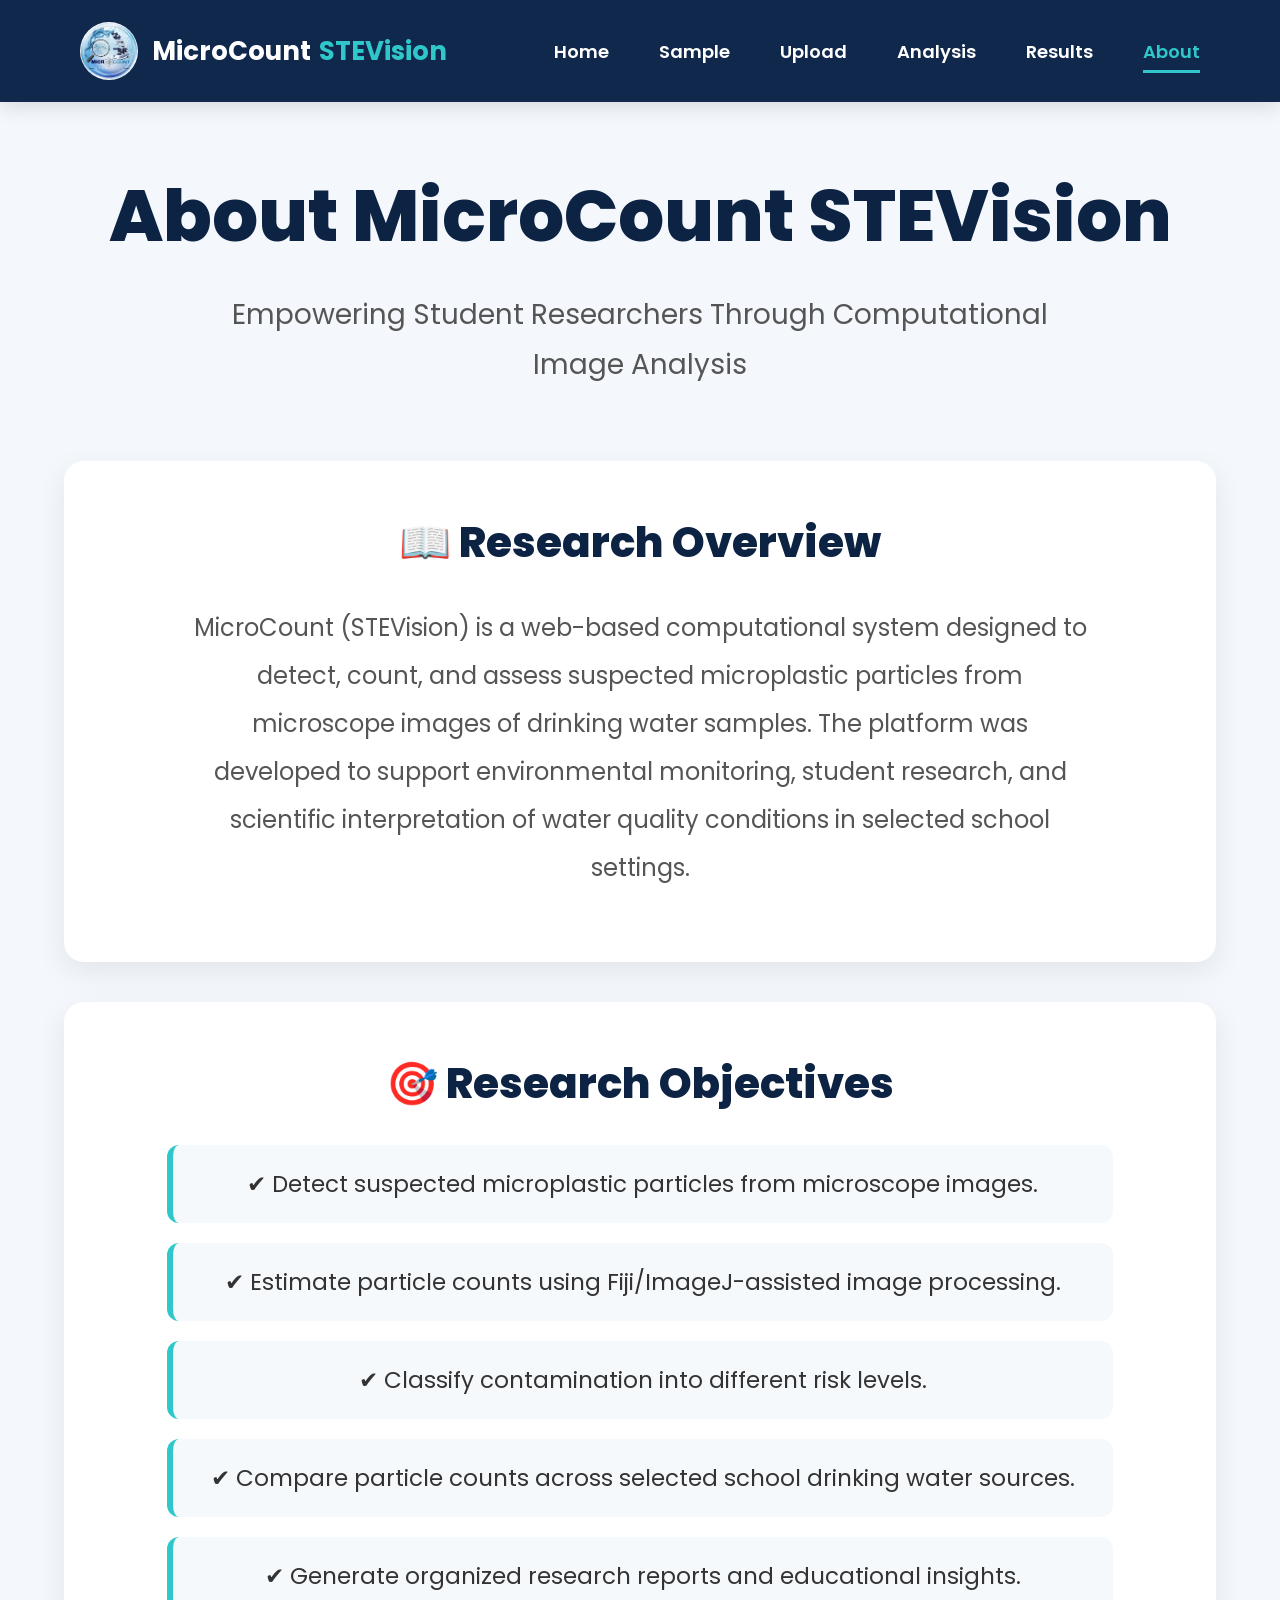
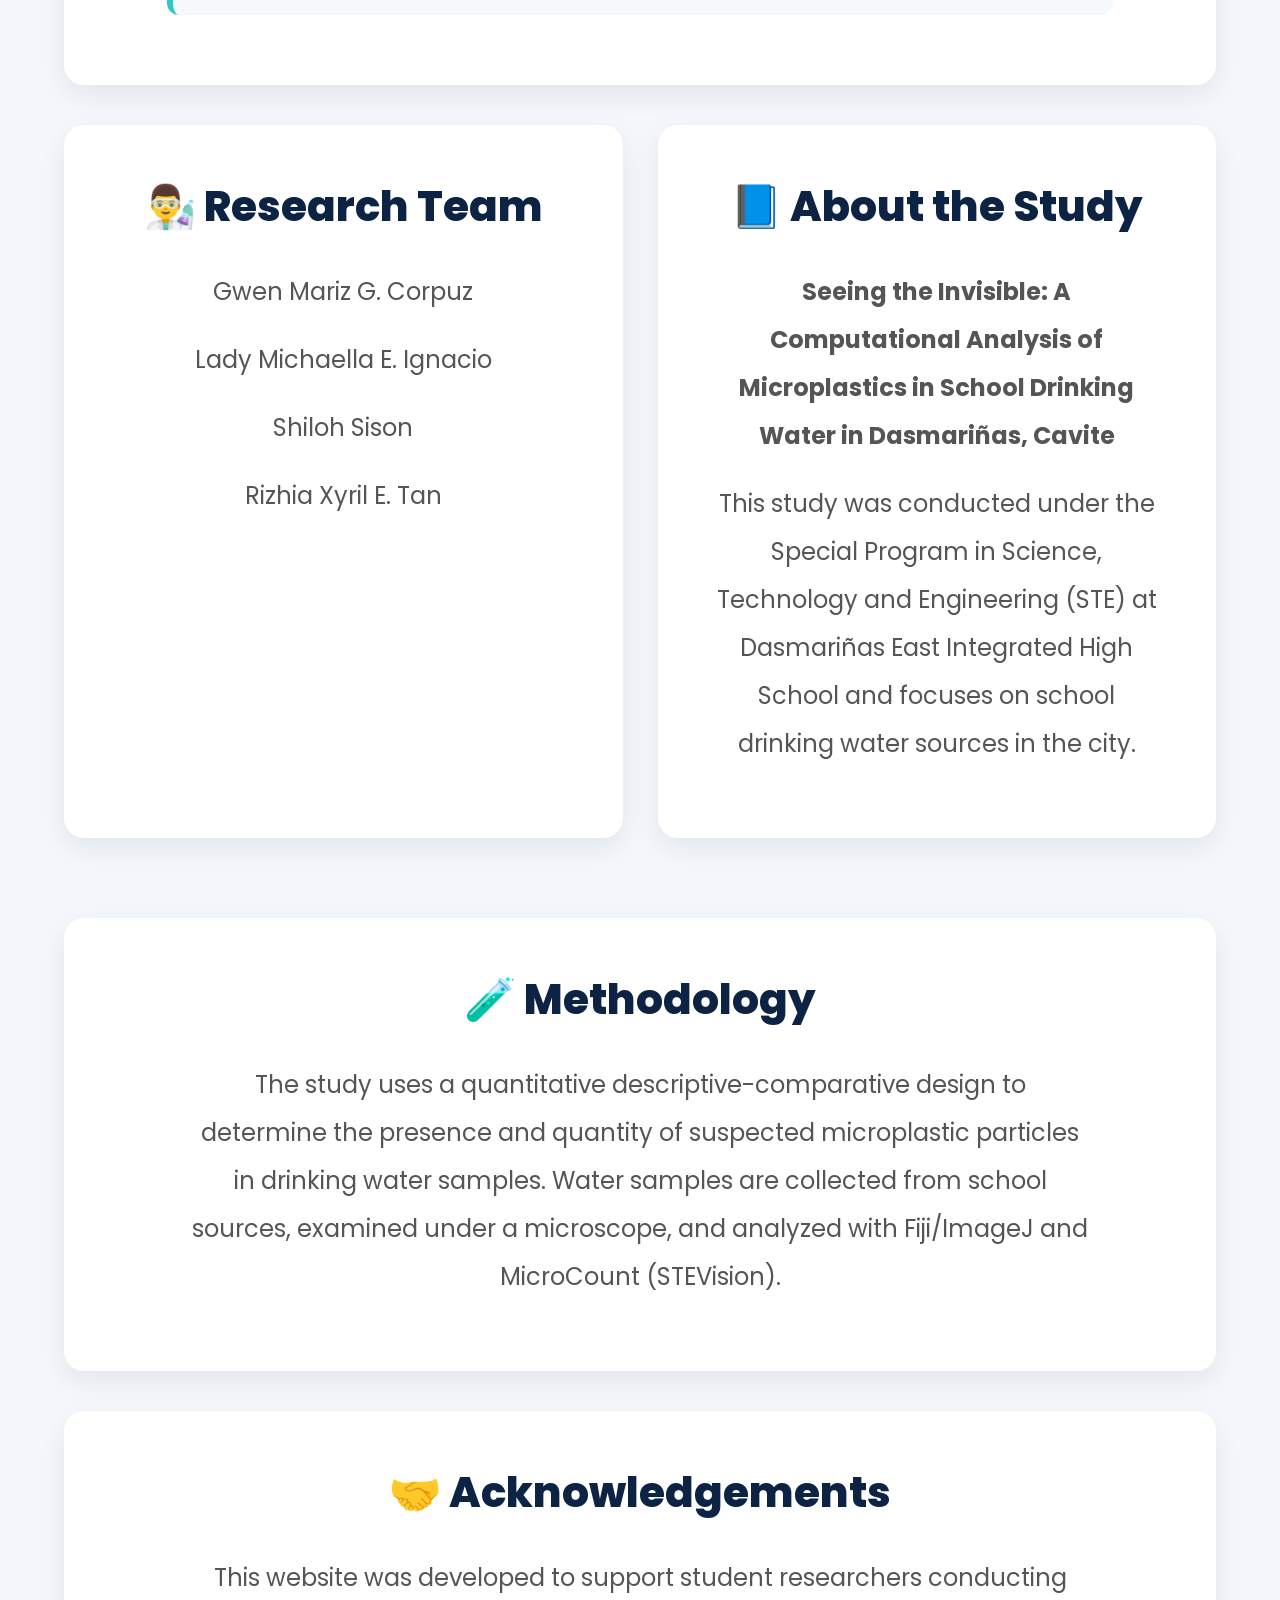
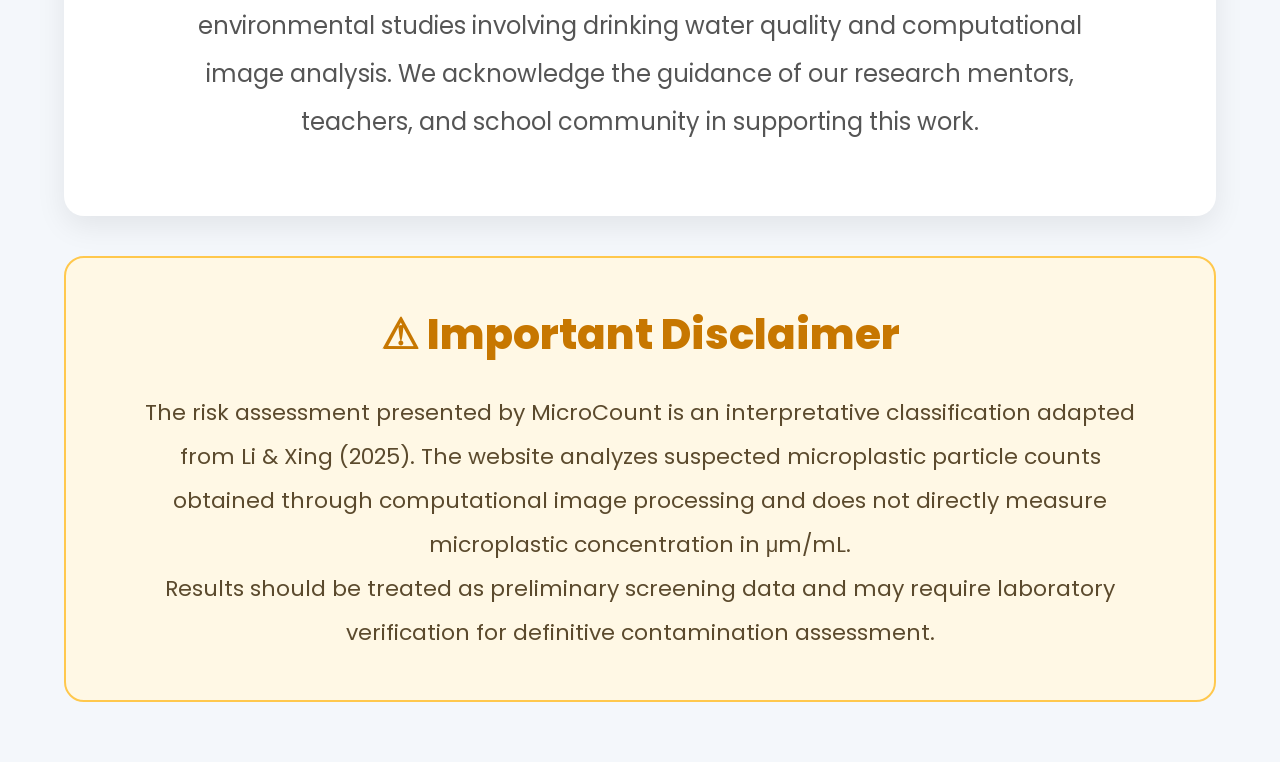
==== commit 358fad94: "commit" ====
--- a/about.html
+++ b/about.html
@@ -1,217 +1,112 @@
 <!DOCTYPE html>
 <html lang="en">
-
 <head>
     <meta charset="UTF-8">
     <meta name="viewport" content="width=device-width, initial-scale=1.0">
-
-    <title>MicroCount STEVision</title>
-
+    <title>About | MicroCount STEVision</title>
     <link rel="icon" type="image/png" href="images/logo.png">
-
-    <link rel="stylesheet" href="style.css">
-</head>
-    <meta charset="UTF-8">
-    <meta name="viewport" content="width=device-width, initial-scale=1.0">
-    <title>About | MicroCount STEVision</title>
-
     <link rel="stylesheet" href="style.css">
     <link rel="stylesheet" href="about.css">
 </head>
-
 <body>
 
 <header>
+    <nav class="navbar">
+        <div class="logo">
+            <img src="images/logo.png" alt="MicroCount Logo">
+            <div class="logo-text">
+                MicroCount <span>STEVision</span>
+            </div>
+        </div>
 
-<nav>
-
-<div class="logo">
-    <img src="images/logo.png" alt="MicroCount Logo">
-    <div class="logo-text">
-        MicroCount <span>STEVision</span>
-    </div>
-</div>
-
-<ul>
-    <li><a href="index.html">Home</a></li>
-    <li><a href="sample.html">Sample</a></li>
-    <li><a href="results.html">Results</a></li>
-    <li><a href="about.html" class="active">About</a></li>
-</ul>
-
-</nav>
-
+        <ul class="nav-links">
+            <li><a href="index.html">Home</a></li>
+            <li><a href="sample.html">Sample</a></li>
+            <li><a href="upload.html">Upload</a></li>
+            <li><a href="analysis.html">Analysis</a></li>
+            <li><a href="results.html">Results</a></li>
+            <li><a href="about.html" class="active">About</a></li>
+        </ul>
+    </nav>
 </header>
 
+<section class="about-page">
+    <div class="page-title">
+        <h1>About MicroCount STEVision</h1>
+        <p>Empowering Student Researchers Through Computational Image Analysis</p>
+    </div>
 
-<section class="about-page">
+    <div class="about-card">
+        <h2>📖 Research Overview</h2>
+        <p>
+            MicroCount (STEVision) is a web-based computational system designed to detect, count, and assess
+            suspected microplastic particles from microscope images of drinking water samples. The platform was
+            developed to support environmental monitoring, student research, and scientific interpretation of
+            water quality conditions in selected school settings.
+        </p>
+    </div>
 
-<div class="page-title">
+    <div class="about-card">
+        <h2>🎯 Research Objectives</h2>
+        <div class="objective">✔ Detect suspected microplastic particles from microscope images.</div>
+        <div class="objective">✔ Estimate particle counts using Fiji/ImageJ-assisted image processing.</div>
+        <div class="objective">✔ Classify contamination into different risk levels.</div>
+        <div class="objective">✔ Compare particle counts across selected school drinking water sources.</div>
+        <div class="objective">✔ Generate organized research reports and educational insights.</div>
+    </div>
 
-<h1>About MicroCount STEVision</h1>
+    <div class="two-column">
+        <div class="about-card">
+            <h2>👨‍🔬 Research Team</h2>
+            <p>Gwen Mariz G. Corpuz</p>
+            <p>Lady Michaella E. Ignacio</p>
+            <p>Shiloh Sison</p>
+            <p>Rizhia Xyril E. Tan</p>
+        </div>
 
-<p>
-Empowering Student Researchers Through Computational Image Analysis
-</p>
+        <div class="about-card">
+            <h2>📘 About the Study</h2>
+            <p class="study-title">
+                <strong>Seeing the Invisible: A Computational Analysis of Microplastics in School Drinking Water in Dasmariñas, Cavite</strong>
+            </p>
+            <p>
+                This study was conducted under the Special Program in Science, Technology and Engineering (STE)
+                at Dasmariñas East Integrated High School and focuses on school drinking water sources in the city.
+            </p>
+        </div>
+    </div>
 
-</div>
+    <div class="about-card">
+        <h2>🧪 Methodology</h2>
+        <p>
+            The study uses a quantitative descriptive-comparative design to determine the presence and quantity
+            of suspected microplastic particles in drinking water samples. Water samples are collected from school
+            sources, examined under a microscope, and analyzed with Fiji/ImageJ and MicroCount (STEVision).
+        </p>
+    </div>
 
+    <div class="about-card">
+        <h2>🤝 Acknowledgements</h2>
+        <p>
+            This website was developed to support student researchers conducting environmental studies involving
+            drinking water quality and computational image analysis. We acknowledge the guidance of our research
+            mentors, teachers, and school community in supporting this work.
+        </p>
+    </div>
 
-<!-- Research Overview -->
-
-<div class="about-card">
-
-<h2>📖 Research Overview</h2>
-
-<p>
-
-MicroCount STEVision is a web-based platform developed to estimate
-suspected microplastic particles from microscope images of drinking
-water samples using Fiji/ImageJ-assisted computational image analysis.
-
-</p>
-
-<p>
-
-The system provides a simple, accessible, and low-cost screening
-tool that supports environmental monitoring, scientific research,
-and student-led investigations.
-
-</p>
-
-</div>
-
-
-
-<!-- Objectives -->
-
-<div class="about-card">
-
-<h2>🎯 Research Objectives</h2>
-
-<div class="objective">
-✔ Detect suspected microplastic particles from microscope images.
-</div>
-
-<div class="objective">
-✔ Estimate particle counts using Fiji/ImageJ.
-</div>
-
-<div class="objective">
-✔ Classify contamination into different risk levels.
-</div>
-
-<div class="objective">
-✔ Support environmental monitoring in schools.
-</div>
-
-<div class="objective">
-✔ Generate organized research reports.
-</div>
-
-</div>
-
-
-
-<div class="two-column">
-
-<div>
-
-<div class="about-card">
-
-<h2>👨‍🔬 Research Team</h2>
-
-<h3>Researchers</h3>
-
-<p>Gwen Mariz G. Corpuz</p>
-
-<p>Lady Michaella E. Ignacio</p>
-
-<p>Shiloh Sison</p>
-
-<p>Rizhia Xyril E. Tan</p>
-
-<hr>
-
-
-</div>
-
-</div>
-
-
-
-<div>
-
-<div class="about-card">
-
-    <h2>📖 About the Study</h2>
-
-    <p class="study-title">
-        <strong>
-        Seeing the Invisible: A Computational Analysis of Microplastics in School Drinking Water in Dasmariñas, Cavite
-        </strong>
-    </p>
-
-    <p>
-        This research was conducted under the
-        <strong>Special Program in Science, Technology and Engineering (STE)</strong>
-        at
-        <strong>Dasmariñas East Integrated High School</strong>
-        during
-        <strong>Academic Year 2026–2027.</strong>
-    </p>
-
-</div>
-</p>
-
-</div>
-
-</div>
-
-</div>
-
-
-
-<div class="about-card">
-
-<h2>🤝 Acknowledgements</h2>
-
-<p>
-
-This platform was developed to support Filipino student researchers
-conducting environmental studies involving drinking water quality
-and computational image analysis. We sincerely acknowledge the
-guidance of our research coach and the support of our school
-throughout the completion of this study.
-
-</p>
-
-</div>
-
-
-
-<div class="warning">
-
-<h2>⚠ Important Disclaimer</h2>
-
-<p>
-
-The risk assessment presented by MicroCount is an interpretative classification adapted from Li & Xing (2025). The website analyzes suspected microplastic particle counts obtained through computational image processing and does not directly measure microplastic concentration in μm/mL.
-
-</p>
-
-<br>
-
-<p>
-
-The displayed risk level serves as an interpretation framework based on the adopted toxicity scale. Results should be considered preliminary screening data and may require verification through laboratory methods for definitive contamination assessment.
-
-</p>
-
-</div>
-
+    <div class="warning">
+        <h2>⚠ Important Disclaimer</h2>
+        <p>
+            The risk assessment presented by MicroCount is an interpretative classification adapted from Li & Xing (2025).
+            The website analyzes suspected microplastic particle counts obtained through computational image processing and
+            does not directly measure microplastic concentration in μm/mL.
+        </p>
+        <p>
+            Results should be treated as preliminary screening data and may require laboratory verification for definitive
+            contamination assessment.
+        </p>
+    </div>
 </section>
 
 </body>
-
 </html>
--- a/style.css
+++ b/style.css
@@ -315,71 +315,6 @@
     transform:translateY(-6px);
     transition:.3s;
 }
-/* ==========================================
-            SAMPLE PAGE
-========================================== */
-
-.sample-page{
-    max-width:900px;
-    margin:70px auto;
-    padding:0 30px;
-}
-
-.sample-card{
-    background:#fff;
-    border-radius:20px;
-    padding:45px;
-    box-shadow:0 10px 30px rgba(0,0,0,.08);
-}
-
-.sample-card h1{
-    font-size:42px;
-    color:#11284d;
-    margin-bottom:15px;
-    text-align:center;
-}
-
-.sample-card p{
-    font-size:18px;
-    color:#666;
-    text-align:center;
-    margin-bottom:35px;
-}
-
-.sample-card form{
-    display:flex;
-    flex-direction:column;
-    gap:18px;
-}
-
-.sample-card label{
-    font-weight:600;
-    color:#11284d;
-}
-
-.sample-card input,
-.sample-card select{
-    padding:16px;
-    border:1px solid #ccc;
-    border-radius:10px;
-    font-size:17px;
-}
-
-.continue-btn{
-    margin-top:25px;
-    background:#2fc7c9;
-    color:white;
-    padding:18px;
-    border-radius:12px;
-    text-align:center;
-    font-weight:600;
-    font-size:20px;
-    transition:.3s;
-}
-
-.continue-btn:hover{
-    background:#23b0b2;
-}
 
 .results-page{
     max-width:1200px;
@@ -493,137 +428,6 @@
 button{
     margin-top:15px;
 }
-}
-/* SAMPLE PAGE */
-
-.sample-page{
-
-display:flex;
-
-justify-content:space-between;
-
-align-items:center;
-
-padding:70px 8%;
-
-gap:60px;
-
-}
-
-.sample-left{
-
-flex:1;
-
-}
-
-.sample-left h1{
-
-font-size:46px;
-
-color:#17305d;
-
-margin-bottom:10px;
-
-}
-
-.sample-left p{
-
-color:#666;
-
-margin-bottom:35px;
-
-}
-
-.sample-left form{
-
-display:flex;
-
-flex-direction:column;
-
-gap:18px;
-
-}
-
-.sample-left label{
-
-font-weight:600;
-
-color:#17305d;
-
-}
-
-.sample-left input,
-.sample-left select{
-
-padding:15px;
-
-border:1px solid #d9d9d9;
-
-border-radius:10px;
-
-font-size:16px;
-
-}
-
-.sample-left input:focus,
-.sample-left select:focus{
-
-outline:none;
-
-border:2px solid #28c8c8;
-
-}
-
-.continue-btn{
-
-margin-top:15px;
-
-width:100%;
-
-padding:18px;
-
-background:#17305d;
-
-color:white;
-
-border:none;
-
-border-radius:10px;
-
-font-size:18px;
-
-font-weight:600;
-
-cursor:pointer;
-
-transition:.3s;
-
-}
-
-.continue-btn:hover{
-
-background:#244a88;
-
-}
-
-.sample-right{
-
-flex:1;
-
-display:flex;
-
-justify-content:center;
-
-}
-
-.sample-right img{
-
-width:370px;
-
-}
-    max-width: 800px;
-    margin: 0 auto;
-    padding: 30px;
 }
 /* =======================
    Upload Page
@@ -1439,4 +1243,581 @@
 
 }
 
+a{
+    text-decoration: none;
+    color: inherit;
+}
+/* =========================================
+   RESULTS - RECOMMENDATIONS
+========================================= */
+
+.recommendations-card {
+    margin-top: 35px;
+    padding: 35px;
+    background: rgba(255, 255, 255, 0.97);
+    border-radius: 22px;
+    border-left: 6px solid #35c3cf;
+    box-shadow: 0 10px 30px rgba(23, 50, 92, 0.10);
+}
+
+.recommendations-card > h2 {
+    color: #17325c;
+    font-size: 30px;
+    margin-bottom: 25px;
+}
+
+.recommendation-item {
+    background: #f5fafc;
+    border: 1px solid #e4f0f4;
+    border-radius: 16px;
+    padding: 22px;
+    margin-top: 18px;
+}
+
+.recommendation-item h3 {
+    color: #087f8c;
+    font-size: 20px;
+    margin-bottom: 10px;
+}
+
+.recommendation-item p {
+    color: #555;
+    line-height: 1.7;
+    margin: 0;
+}
+
+.recommendation-item ul {
+    margin: 0;
+    padding-left: 25px;
+    color: #555;
+    line-height: 1.8;
+}
+
+.recommendation-item li {
+    margin-bottom: 7px;
+}
+/* =====================================================
+   MICROCOUNT STEVISION
+   RESULTS PAGE DESIGN
+===================================================== */
+
+
+/* =========================
+   RESULTS PAGE
+========================= */
+
+.results-section {
+
+    width: 100%;
+    max-width: 1250px;
+
+    margin: 0 auto;
+
+    padding: 70px 30px 100px;
+
+}
+
+
+/* =========================================
+   MICROPLASTIC RESULTS TABLE
+========================================= */
+
+.microplastic-table {
+    width: 100%;
+    border-collapse: collapse !important;
+    border: 2px solid #cbd7e3 !important;
+    border-radius: 15px;
+    overflow: hidden;
+    background: white;
+}
+
+/* HEADER */
+
+.microplastic-table thead {
+    background: #17325c;
+}
+
+.microplastic-table th {
+    color: white;
+    text-align: left;
+
+    padding: 20px 25px;
+
+    font-size: 17px;
+    font-weight: 600;
+
+    border: 1px solid #10294d !important;
+}
+
+
+/* BODY CELLS */
+
+.microplastic-table td {
+    padding: 23px 25px;
+
+    font-size: 17px;
+
+    color: #333;
+
+    border: 1px solid #cbd7e3 !important;
+}
+
+
+/* FIRST COLUMN */
+
+.microplastic-table td:first-child {
+    font-weight: 600;
+    color: #17325c;
+}
+
+
+/* ALTERNATING ROWS */
+
+.microplastic-table tbody tr:nth-child(even) {
+    background: #f5f9fc;
+}
+
+.microplastic-table tbody tr:nth-child(odd) {
+    background: #ffffff;
+}
+
+
+/* HOVER */
+
+.microplastic-table tbody tr:hover {
+    background: #e9faff;
+}
+
+
+/* EXTRA ROW HEIGHT */
+
+.microplastic-table tbody tr {
+    height: 70px;
+}
+
+
+/* MAKE SURE EVERY CELL HAS A BORDER */
+
+.microplastic-table th,
+.microplastic-table td {
+    border-top: 1px solid #cbd7e3 !important;
+    border-bottom: 1px solid #cbd7e3 !important;
+    border-left: 1px solid #cbd7e3 !important;
+    border-right: 1px solid #cbd7e3 !important;
+}
+
+
+/* HEADER BORDERS */
+
+.microplastic-table thead th {
+    border-color: #10294d !important;
+}
+
+
+/* MOBILE */
+
+@media (max-width: 768px) {
+
+    .microplastic-table th,
+    .microplastic-table td {
+        padding: 16px 12px;
+        font-size: 14px;
+    }
+
+    .microplastic-table tbody tr {
+        height: 60px;
+    }
+
+}
+
+/* =========================
+   RECOMMENDATIONS FLOATING CARD
+========================= */
+
+.recommendations-wrapper {
+
+    position: relative;
+
+    background: rgba(255, 255, 255, 0.96);
+
+    border-radius: 28px;
+
+    padding: 45px 50px;
+
+    box-shadow:
+        0 18px 45px rgba(20, 50, 90, 0.12);
+
+    overflow: hidden;
+
+}
+
+
+/* Decorative floating shape */
+
+.recommendations-wrapper::before {
+
+    content: "";
+
+    position: absolute;
+
+    width: 280px;
+
+    height: 280px;
+
+    border-radius: 50%;
+
+    background: rgba(53, 195, 207, 0.08);
+
+    right: -100px;
+
+    top: -110px;
+
+    z-index: 0;
+
+}
+
+
+/* Another decorative shape */
+
+.recommendations-wrapper::after {
+
+    content: "";
+
+    position: absolute;
+
+    width: 180px;
+
+    height: 180px;
+
+    border-radius: 50%;
+
+    background: rgba(23, 50, 92, 0.05);
+
+    left: -80px;
+
+    bottom: -80px;
+
+    z-index: 0;
+
+}
+
+
+/* Make content appear above shapes */
+
+.recommendations-wrapper > * {
+
+    position: relative;
+
+    z-index: 1;
+
+}
+
+
+/* =========================
+   RECOMMENDATIONS HEADER
+========================= */
+
+.recommendations-header {
+
+    display: flex;
+
+    align-items: flex-start;
+
+    gap: 15px;
+
+    margin-bottom: 35px;
+
+}
+
+
+.recommendation-icon {
+
+    font-size: 32px;
+
+}
+
+
+.recommendations-header h2 {
+
+    margin: 0;
+
+    font-size: 34px;
+
+    color: #17325c;
+
+}
+
+
+.recommendations-header p {
+
+    margin-top: 6px;
+
+    color: #657386;
+
+    font-size: 16px;
+
+}
+
+
+/* =========================
+   RECOMMENDATION ITEMS
+========================= */
+
+.recommendation-item {
+
+    background: #f7fafc;
+
+    border-radius: 18px;
+
+    padding: 25px 30px;
+
+    margin-bottom: 25px;
+
+    border: 1px solid #e7edf3;
+
+}
+
+
+.recommendation-title {
+
+    display: flex;
+
+    align-items: center;
+
+    gap: 10px;
+
+    margin-bottom: 10px;
+
+}
+
+
+.recommendation-title h3 {
+
+    margin: 0;
+
+    color: #17325c;
+
+    font-size: 21px;
+
+}
+
+
+.recommendation-item p {
+
+    margin: 0;
+
+    color: #5d6978;
+
+    line-height: 1.7;
+
+    font-size: 16px;
+
+}
+
+
+/* Recommendation list */
+
+.recommendation-item ul {
+
+    margin: 10px 0 0 20px;
+
+    padding: 0;
+
+}
+
+
+.recommendation-item li {
+
+    margin-bottom: 10px;
+
+    color: #4f5c6b;
+
+    line-height: 1.6;
+
+}
+
+
+/* =========================
+   BUTTONS
+========================= */
+
+.results-buttons {
+
+    display: flex;
+
+    justify-content: center;
+
+    align-items: center;
+
+    gap: 18px;
+
+    margin-top: 35px;
+
+}
+
+
+.results-buttons button {
+
+    border: none;
+
+    border-radius: 13px;
+
+    padding: 17px 30px;
+
+    font-family: 'Poppins', sans-serif;
+
+    font-size: 17px;
+
+    font-weight: 600;
+
+    cursor: pointer;
+
+    transition: 0.3s;
+
+}
+
+
+/* Download */
+
+.download-btn {
+
+    background: #35c3cf;
+
+    color: white;
+
+}
+
+
+.download-btn:hover {
+
+    background: #22aab8;
+
+    transform: translateY(-3px);
+
+}
+
+
+/* New analysis */
+
+.new-analysis-btn {
+
+    background: #eaf0f5;
+
+    color: #17325c;
+
+}
+
+
+.new-analysis-btn:hover {
+
+    background: #dce6ee;
+
+    transform: translateY(-3px);
+
+}
+
+
+/* =========================
+   MOBILE
+========================= */
+
+@media (max-width: 768px) {
+
+    .results-section {
+
+        padding: 40px 15px 70px;
+
+    }
+
+
+    .results-card {
+
+        padding: 30px 20px;
+
+        border-radius: 20px;
+
+    }
+
+
+    .results-card h1 {
+
+        font-size: 28px;
+
+    }
+
+
+    .microplastic-table th {
+
+        padding: 15px;
+
+        font-size: 14px;
+
+    }
+
+
+    .microplastic-table td {
+
+        padding: 18px 15px;
+
+        font-size: 14px;
+
+    }
+
+
+    .recommendations-wrapper {
+
+        padding: 30px 20px;
+
+        border-radius: 20px;
+
+    }
+
+
+    .recommendations-header h2 {
+
+        font-size: 27px;
+
+    }
+
+
+    .recommendation-item {
+
+        padding: 20px;
+
+    }
+
+
+    .results-buttons {
+
+        flex-direction: column;
+
+    }
+
+
+    .results-buttons button {
+
+        width: 100%;
+
+    }
+
+}
+.upload-next-container {
+    display: flex;
+    justify-content: center;
+    margin: 40px 0 60px;
+}
+
+#nextBtn {
+    background: #35c1cf;
+    color: white;
+    border: none;
+    padding: 16px 35px;
+    border-radius: 10px;
+    font-size: 18px;
+    font-weight: bold;
+    cursor: pointer;
+}
+
+#nextBtn:hover {
+    background: #25aebb;
 }
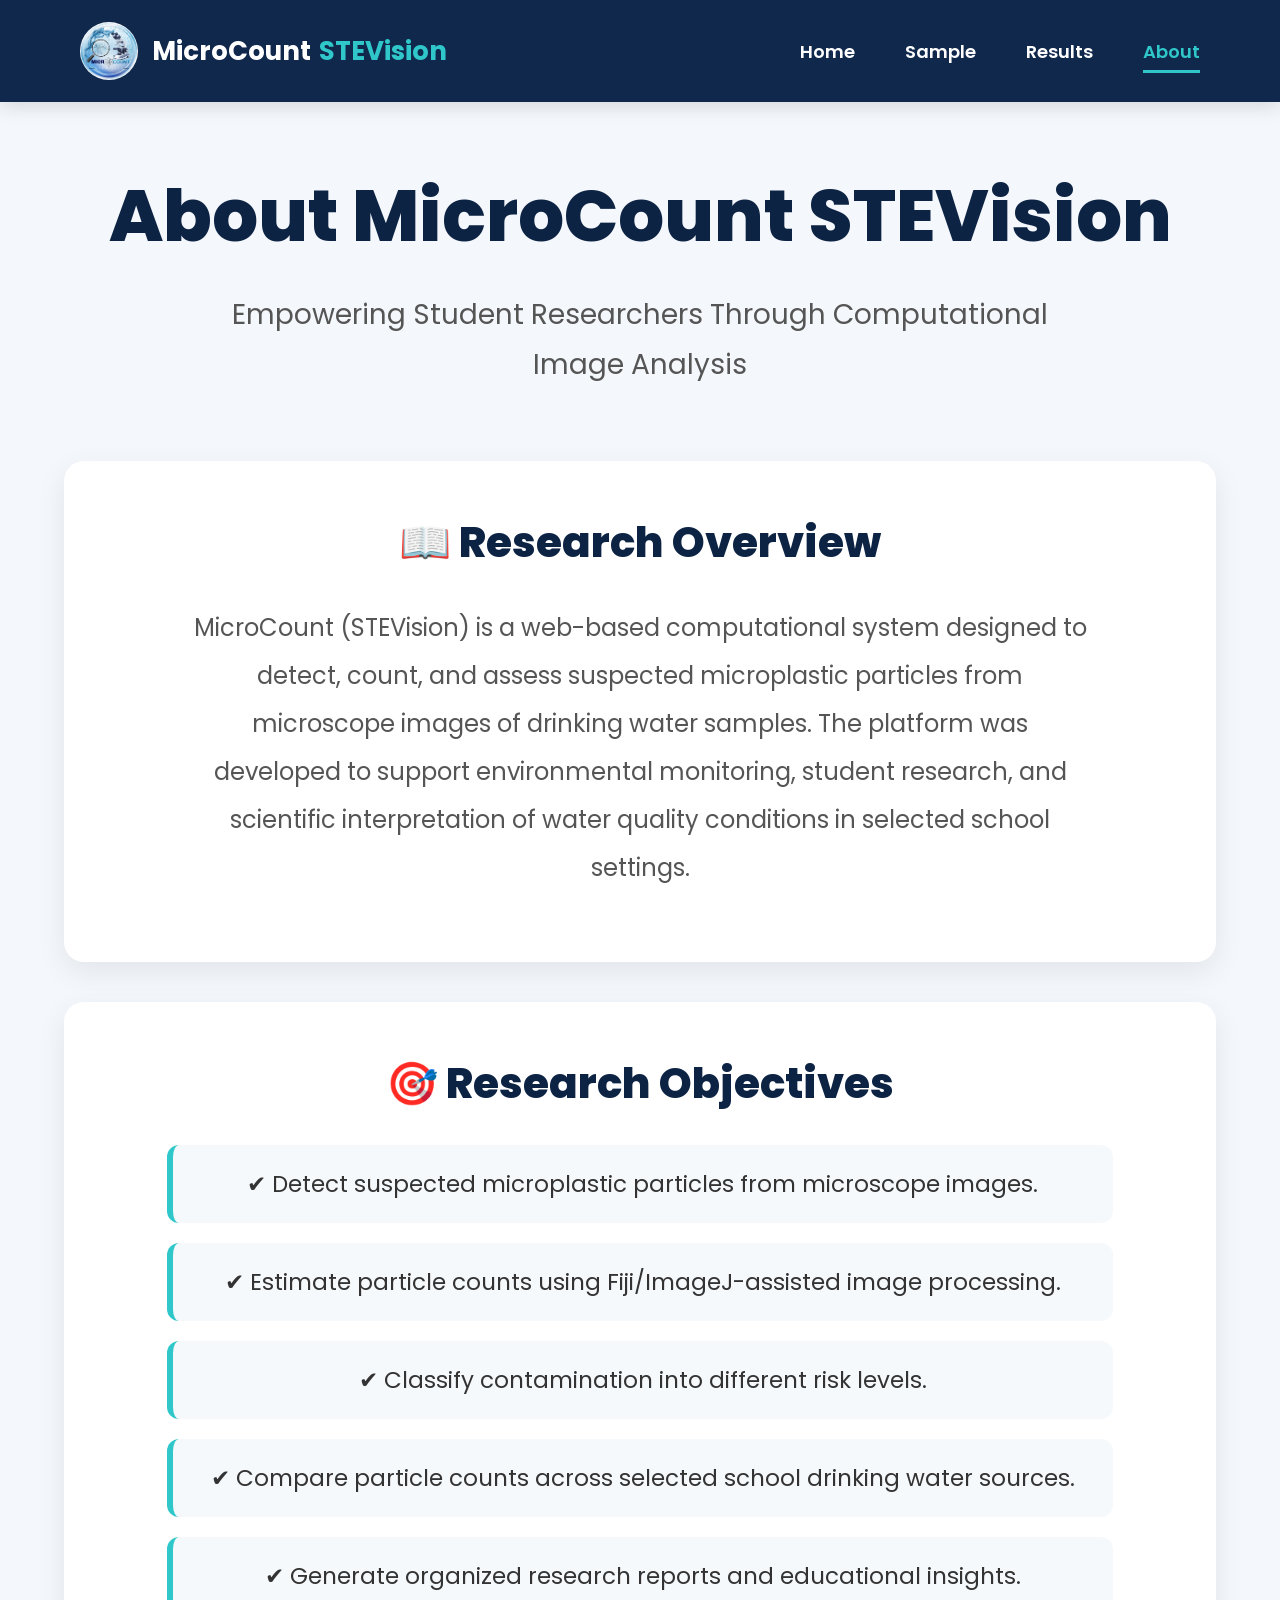
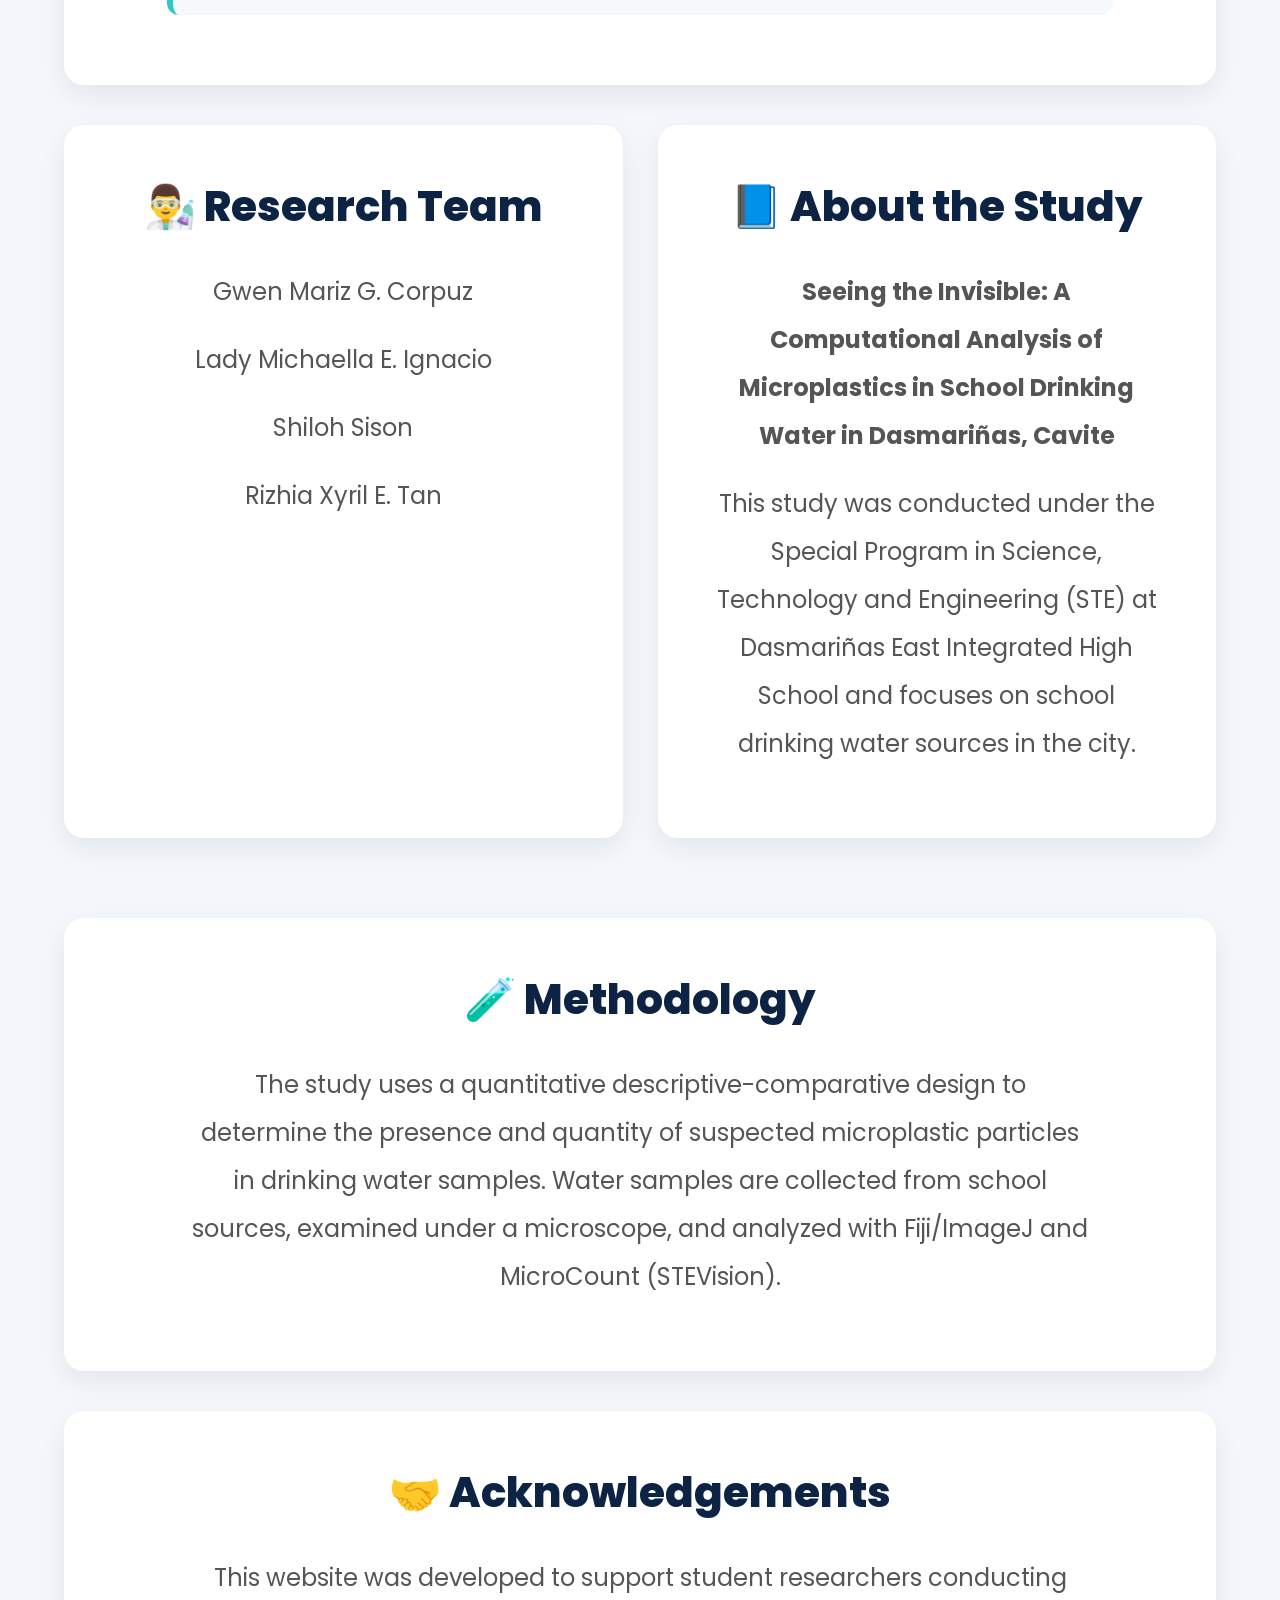
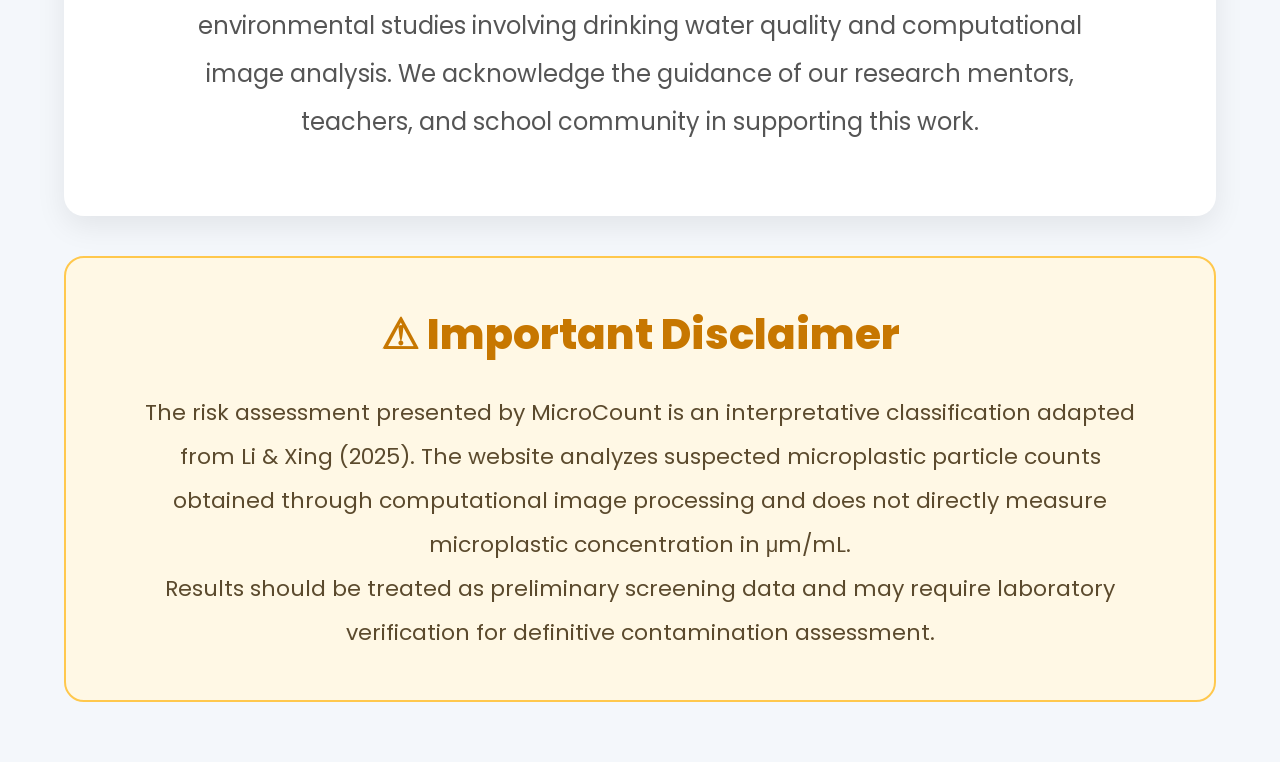
==== commit 3649dd21: "Update MicroCount website" ====
--- a/about.html
+++ b/about.html
@@ -22,8 +22,6 @@
         <ul class="nav-links">
             <li><a href="index.html">Home</a></li>
             <li><a href="sample.html">Sample</a></li>
-            <li><a href="upload.html">Upload</a></li>
-            <li><a href="analysis.html">Analysis</a></li>
             <li><a href="results.html">Results</a></li>
             <li><a href="about.html" class="active">About</a></li>
         </ul>
--- a/style.css
+++ b/style.css
@@ -429,1378 +429,138 @@
     margin-top:15px;
 }
 }
-/* =======================
-   Upload Page
-======================= */
-
-.upload-page{
-    max-width:1100px;
-    margin:55px auto;
-    padding:0 25px;
-}
-
-.upload-page h1{
-    font-size:52px;
-    color:#1d2f5f;
-    margin-bottom:10px;
-}
-
-.upload-subtitle{
-    font-size:20px;
-    color:#666;
-    margin-bottom:35px;
-}
-
-.upload-card{
-    background:white;
-    border:2px dashed #d7d7d7;
-    border-radius:20px;
-
-    padding:70px 40px;
-
-    text-align:center;
-
-    box-shadow:0 12px 30px rgba(0,0,0,.08);
-
-    transition:.3s;
-}
-
-.upload-card:hover{
-    border-color:#31c4cf;
-}
-
-.upload-icon{
-    font-size:70px;
-    color:#777;
-    margin-bottom:20px;
-}
-
-.upload-card h2{
-    font-size:34px;
-    color:#1d2f5f;
-    margin-bottom:12px;
-}
-
-.upload-card p{
-    color:#777;
-    font-size:18px;
-    margin-bottom:30px;
-}
-
-.browse-btn{
-    display:inline-block;
-
-    background:#2ec7cf;
-    color:white;
-
-    padding:15px 35px;
-
-    border-radius:10px;
-
-    font-size:18px;
-    font-weight:600;
-
-    cursor:pointer;
-
-    transition:.3s;
-}
-
-.browse-btn:hover{
-    background:#14aeb8;
-}
-
-#previewContainer{
-
-    display:grid;
-
-    grid-template-columns:repeat(auto-fill,minmax(170px,1fr));
-
-    gap:20px;
-
-    margin-top:35px;
-
-}
-
-.preview-card{
-
-    background:white;
-
-    border-radius:12px;
-
-    box-shadow:0 8px 18px rgba(0,0,0,.08);
-
-    overflow:hidden;
-
-    text-align:center;
-
-}
-
-.preview-card img{
-
-    width:100%;
-
-    height:140px;
-
-    object-fit:cover;
-
-}
-
-.preview-card p{
-
-    padding:12px;
-
-    font-weight:600;
-
-}
-/* UPLOAD PAGE */
-
-.upload-page{
-    padding:70px 20px;
-    background:#f5f8fc;
-    min-height:100vh;
-}
-
-.upload-container{
-    max-width:1100px;
-    margin:auto;
-}
-
-.upload-container h1{
-    font-size:48px;
-    color:#16325c;
-    margin-bottom:15px;
-}
-
-.upload-container p{
-    color:#666;
-    font-size:18px;
-    margin-bottom:30px;
-}
-
-.upload-box{
-    width:100%;
-    min-height:340px;
-    border:3px dashed #d9d9d9;
-    border-radius:18px;
-    background:#fff;
-    display:flex;
-    flex-direction:column;
-    justify-content:center;
-    align-items:center;
-    transition:.3s;
-}
-
-.upload-box:hover{
-    border-color:#36c5cf;
-}
-
-.upload-icon{
-    font-size:70px;
-    margin-bottom:20px;
-}
-
-.browse-btn{
-    margin-top:20px;
-    background:#36c5cf;
-    color:#fff;
-    padding:14px 35px;
-    border-radius:10px;
-    cursor:pointer;
-    font-weight:bold;
-}
-
-.preview-container{
-    display:grid;
-    grid-template-columns:repeat(auto-fill,minmax(180px,1fr));
-    gap:20px;
-    margin-top:35px;
-}
-
-.preview-card{
-    background:white;
-    border-radius:12px;
-    overflow:hidden;
-    box-shadow:0 5px 20px rgba(0,0,0,.1);
-}
-
-.preview-card img{
-    width:100%;
-    height:160px;
-    object-fit:cover;
-}
-
-.preview-card p{
-    padding:12px;
-    text-align:center;
-    font-weight:bold;
-}
-
-.analyze-btn{
-    display:none;
-    margin:35px auto 0;
-    background:#16325c;
-    color:white;
-    border:none;
-    padding:18px 40px;
-    border-radius:10px;
-    font-size:18px;
-    cursor:pointer;
-}
-.dragover{
-    border:3px dashed #2fc7c9 !important;
-    background:#eefcff;
-    transform:scale(1.02);
-    transition:.3s;
-}
-/* Highlight upload area while dragging */
-
-.dragover{
-    background:#e8fcff;
-    border:3px dashed #2fc7c9 !important;
-    box-shadow:0 0 25px rgba(47,199,201,.35);
-    transform:scale(1.02);
-    transition:all .25s ease;
-}
-/* ===========================
-   RESULTS PAGE
-=========================== */
-
-.results-page{
-    max-width:1200px;
-    margin:50px auto;
-    padding:0 30px;
-}
-
-.results-page h1{
-    font-size:42px;
-    color:#0d2b5a;
-    margin-bottom:8px;
-}
-
-.results-page p{
-    color:#666;
-    margin-bottom:30px;
-}
-
-.results-grid{
-    display:grid;
-    grid-template-columns:1fr 1fr;
-    gap:25px;
-    margin-bottom:25px;
-}
-
-.card{
-    background:white;
-    border-radius:18px;
-    padding:25px;
-    box-shadow:0 6px 20px rgba(0,0,0,.08);
-}
-
-.card h2{
-    color:#0d2b5a;
-    margin-bottom:18px;
-    font-size:24px;
-}
-
-.card table{
-    width:100%;
-    border-collapse:collapse;
-}
-
-.card td{
-    padding:12px 0;
-    border-bottom:1px solid #eee;
-    font-size:16px;
-}
-
-.card td:first-child{
-    font-weight:600;
-    color:#0d2b5a;
-}
-
-.card td:last-child{
-    text-align:right;
-    color:#555;
-}
-
-/* ===========================
-   RISK CARD
-=========================== */
-
-.risk-card{
-    display:grid;
-    grid-template-columns:320px 1fr;
-    gap:25px;
-    margin-bottom:30px;
-}
-
-.risk-box,
-.interpretation{
-    background:white;
-    border-radius:18px;
-    padding:25px;
-    box-shadow:0 6px 20px rgba(0,0,0,.08);
-}
-
-.risk-box h3,
-.interpretation h3{
-    color:#0d2b5a;
-    margin-bottom:18px;
-}
-
-.risk-level{
-    display:flex;
-    align-items:center;
-    justify-content:center;
-    gap:20px;
-    border-radius:15px;
-    padding:25px;
-    font-size:20px;
-}
-
-.risk-level strong{
-    font-size:24px;
-}
-
-.risk-level.moderate{
-    background:#ffd75c;
-}
-
-.interpretation p{
-    line-height:1.8;
-    color:#555;
-}
-
-/* ===========================
-   RISK SCALE
-=========================== */
-
-.risk-scale{
-    display:grid;
-    grid-template-columns:repeat(4,1fr);
-    gap:18px;
-    margin-bottom:35px;
-}
-
-.level{
-    padding:18px;
-    border-radius:15px;
-    text-align:center;
-    color:#222;
-    font-weight:600;
-}
-
-.level p{
-    margin:8px 0;
-    font-size:18px;
-    color:inherit;
-}
-
-.green{
-    background:#b7ef9b;
-}
-
-.yellow{
-    background:#ffe36b;
-}
-
-.orange{
-    background:#ffb457;
-}
-
-.red{
-    background:#ff8b8b;
-}
-
-/* ===========================
-   BUTTONS
-=========================== */
-
-.results-buttons{
-    display:flex;
-    justify-content:space-between;
-    margin-top:25px;
-}
-
-.download-btn,
-.new-btn{
-
-    background:#0d2b5a;
-    color:white;
-    border:none;
-    padding:16px 34px;
-    border-radius:10px;
-    cursor:pointer;
-    font-size:16px;
-    font-weight:600;
-    transition:.3s;
-}
-
-.download-btn:hover,
-.new-btn:hover{
-    background:#16c6d6;
-}
-
-/* ===========================
-   MOBILE
-=========================== */
-
-@media(max-width:900px){
-
-.results-grid{
-    grid-template-columns:1fr;
-}
-
-.risk-card{
-    grid-template-columns:1fr;
-}
-
-.risk-scale{
-    grid-template-columns:1fr 1fr;
-}
-
-.results-buttons{
-    flex-direction:column;
-    gap:15px;
-}
-
-.download-btn,
-.new-btn{
-    width:100%;
-}
-
-}
-/* ===========================
-   RESULT IMAGE
-=========================== */
-
-.image-preview-card{
-
-    background:white;
-
-    border-radius:18px;
-
-    padding:25px;
-
-    margin-bottom:30px;
-
-    text-align:center;
-
-    box-shadow:0 6px 20px rgba(0,0,0,.08);
-
-}
-
-.image-preview-card h2{
-
-    color:#0d2b5a;
-
-    margin-bottom:20px;
-
-}
-
-#resultImage{
-
-    width:100%;
-
-    max-width:550px;
-
-    border-radius:15px;
-
-    border:2px solid #ddd;
-
-}
-/* ===========================
-   ANALYSIS PAGE
-=========================== */
-
-.analysis-page{
-
-max-width:900px;
-
-margin:70px auto;
-
-text-align:center;
-
-padding:20px;
-
-}
-
-.analysis-page h1{
-
-font-size:44px;
-
-color:#123566;
-
-margin-bottom:15px;
-
-}
-
-.analysis-page p{
-
-color:#666;
-
-font-size:18px;
-
-}
-
-.analysis-card{
-
-margin-top:45px;
-
-background:white;
-
-padding:50px;
-
-border-radius:20px;
-
-box-shadow:0 8px 25px rgba(0,0,0,.08);
-
-}
-
-.loader{
-
-width:90px;
-
-height:90px;
-
-margin:auto;
-
-border:8px solid #ddd;
-
-border-top:8px solid #28c7d4;
-
-border-radius:50%;
-
-animation:spin 1s linear infinite;
-
-}
-
-@keyframes spin{
-
-100%{
-
-transform:rotate(360deg);
-
-}
-
-}
-
-.progress{
-
-width:100%;
-
-height:18px;
-
-background:#eee;
-
-border-radius:50px;
-
-margin-top:35px;
-
-overflow:hidden;
-
-}
-
-.progress-bar{
-
-width:0%;
-
-height:100%;
-
-background:#28c7d4;
-
-transition:.3s;
-
-}
-
-#percentText{
-
-font-size:24px;
-
-font-weight:bold;
-
-margin-top:20px;
-
-color:#123566;
-
-}
-/* ===========================
-   RESULTS PAGE
-=========================== */
-
-.results-page{
-    max-width:1200px;
-    margin:40px auto;
-    padding:20px;
-}
-
-.results-page h1{
-    text-align:center;
-    font-size:38px;
-    margin-bottom:10px;
-}
-
-.results-page>p{
-    text-align:center;
-    color:#666;
-    margin-bottom:35px;
-}
-
-.results-grid{
-    display:grid;
-    grid-template-columns:1fr 1fr;
-    gap:30px;
-    align-items:start;
-}
-
-.result-image-card,
-.card{
-
-    background:white;
-
-    border-radius:18px;
-
-    padding:25px;
-
-    box-shadow:0 8px 25px rgba(0,0,0,.08);
-
-}
-
-.result-image-card img{
-
-    width:100%;
-
-    border-radius:15px;
-
-    margin-top:15px;
-
-}
-
-.results-info{
-
-    display:flex;
-
-    flex-direction:column;
-
-    gap:20px;
-
-}
-
-.card h2{
-
-    color:#0b7285;
-
-    margin-bottom:15px;
-
-}
-
-.card p{
-
-    margin:10px 0;
-
-    line-height:1.6;
-
-}
-
-/* ===========================
-   RISK LEVEL
-=========================== */
-
-.risk-level{
-
-    border-radius:15px;
-
-    text-align:center;
-
-    padding:25px;
-
-    color:white;
-
-    font-weight:bold;
-
-}
-
-.risk-level h3{
-
-    font-size:34px;
-
-    margin-bottom:10px;
-
-}
-
-.risk-level p{
-
-    font-size:20px;
-
-}
-
-/* ===========================
-   QUANTITY SCALE
-=========================== */
-/* LEVEL 1 */
-.level1{
-    background:#E8F5E9;
-    color:#1B5E20;
-    border:2px solid #81C784;
-}
-
-/* LEVEL 2 */
-.level2{
-    background:#FFF8E1;
-    color:#8D6E00;
-    border:2px solid #FFD54F;
-}
-
-/* LEVEL 3 */
-.level3{
-    background:#FFF3E0;
-    color:#E65100;
-    border:2px solid #FFB74D;
-}
-
-/* LEVEL 4 */
-.level4{
-    background:#FFEBEE;
-    color:#B71C1C;
-    border:2px solid #EF5350;
-}
-
-/* ===========================
-   INTERPRETATION
-=========================== */
-
-.interpretation-card{
-
-    margin-top:30px;
-
-}
-
-.interpretation-card p{
-
-    font-size:17px;
-
-    line-height:1.8;
-
-}
-
-/* ===========================
-   BUTTONS
-=========================== */
-
-.download-section{
-
-    margin-top:35px;
-
-    display:flex;
-
-    justify-content:center;
-
-    gap:20px;
-
-}
-
-.download-btn{
-
-    background:#0b7285;
-
-    color:white;
-
-    border:none;
-
-    padding:14px 30px;
-
-    border-radius:10px;
-
-    cursor:pointer;
-
-    font-size:16px;
-
-    transition:.3s;
-
-}
-
-.download-btn:hover{
-
-    background:#095c69;
-
-}
-
-/* ===========================
-   MOBILE
-=========================== */
-
-@media(max-width:900px){
-
-.results-grid{
-
-grid-template-columns:1fr;
-
-}
-
-.risk-scale{
-
-grid-template-columns:1fr 1fr;
-
-}
-
-a{
-    text-decoration: none;
-    color: inherit;
-}
-/* =========================================
-   RESULTS - RECOMMENDATIONS
-========================================= */
-
-.recommendations-card {
+
+/* =====================================================
+   UPLOAD PAGE
+===================================================== */
+
+.upload-page {
+    max-width: 1100px;
+    margin: 0 auto;
+    padding: 70px 20px;
+    min-height: 100vh;
+    background: #f5f8fc;
+}
+
+.upload-container {
+    max-width: 1100px;
+    margin: 0 auto;
+}
+
+.upload-container h1 {
+    font-size: 48px;
+    color: #16325c;
+    margin-bottom: 15px;
+}
+
+.upload-container > p,
+.upload-subtitle {
+    color: #666;
+    font-size: 18px;
+    margin-bottom: 30px;
+}
+
+.upload-box {
+    width: 100%;
+    min-height: 340px;
+    border: 3px dashed #d9d9d9;
+    border-radius: 18px;
+    background: #fff;
+    display: flex;
+    flex-direction: column;
+    justify-content: center;
+    align-items: center;
+    text-align: center;
+    transition: .3s;
+}
+
+.upload-box:hover {
+    border-color: #36c5cf;
+}
+
+.upload-icon {
+    font-size: 70px;
+    color: #777;
+    margin-bottom: 20px;
+}
+
+.upload-box h2 {
+    font-size: 34px;
+    color: #1d2f5f;
+    margin-bottom: 12px;
+}
+
+.upload-box p {
+    color: #777;
+    font-size: 18px;
+    margin-bottom: 30px;
+}
+
+.browse-btn {
+    display: inline-block;
+    margin-top: 20px;
+    background: #36c5cf;
+    color: #fff;
+    padding: 14px 35px;
+    border: none;
+    border-radius: 10px;
+    cursor: pointer;
+    font-size: 18px;
+    font-weight: 600;
+    transition: .3s;
+}
+
+.browse-btn:hover {
+    background: #14aeb8;
+}
+
+.preview-container,
+#previewContainer {
+    display: grid;
+    grid-template-columns: repeat(auto-fill, minmax(180px, 1fr));
+    gap: 20px;
     margin-top: 35px;
-    padding: 35px;
-    background: rgba(255, 255, 255, 0.97);
-    border-radius: 22px;
-    border-left: 6px solid #35c3cf;
-    box-shadow: 0 10px 30px rgba(23, 50, 92, 0.10);
-}
-
-.recommendations-card > h2 {
-    color: #17325c;
-    font-size: 30px;
-    margin-bottom: 25px;
-}
-
-.recommendation-item {
-    background: #f5fafc;
-    border: 1px solid #e4f0f4;
-    border-radius: 16px;
-    padding: 22px;
-    margin-top: 18px;
-}
-
-.recommendation-item h3 {
-    color: #087f8c;
-    font-size: 20px;
-    margin-bottom: 10px;
-}
-
-.recommendation-item p {
-    color: #555;
-    line-height: 1.7;
-    margin: 0;
-}
-
-.recommendation-item ul {
-    margin: 0;
-    padding-left: 25px;
-    color: #555;
-    line-height: 1.8;
-}
-
-.recommendation-item li {
-    margin-bottom: 7px;
-}
-/* =====================================================
-   MICROCOUNT STEVISION
-   RESULTS PAGE DESIGN
-===================================================== */
-
-
-/* =========================
-   RESULTS PAGE
-========================= */
-
-.results-section {
-
+}
+
+.preview-card {
+    background: white;
+    border-radius: 12px;
+    overflow: hidden;
+    box-shadow: 0 5px 20px rgba(0,0,0,.10);
+}
+
+.preview-card img {
     width: 100%;
-    max-width: 1250px;
-
-    margin: 0 auto;
-
-    padding: 70px 30px 100px;
-
-}
-
-
-/* =========================================
-   MICROPLASTIC RESULTS TABLE
-========================================= */
-
-.microplastic-table {
-    width: 100%;
-    border-collapse: collapse !important;
-    border: 2px solid #cbd7e3 !important;
-    border-radius: 15px;
-    overflow: hidden;
-    background: white;
-}
-
-/* HEADER */
-
-.microplastic-table thead {
-    background: #17325c;
-}
-
-.microplastic-table th {
+    height: 160px;
+    object-fit: cover;
+}
+
+.preview-card p {
+    padding: 12px;
+    text-align: center;
+    font-weight: 600;
+}
+
+.analyze-btn {
+    display: none;
+    margin: 35px auto 0;
+    background: #16325c;
     color: white;
-    text-align: left;
-
-    padding: 20px 25px;
-
-    font-size: 17px;
-    font-weight: 600;
-
-    border: 1px solid #10294d !important;
-}
-
-
-/* BODY CELLS */
-
-.microplastic-table td {
-    padding: 23px 25px;
-
-    font-size: 17px;
-
-    color: #333;
-
-    border: 1px solid #cbd7e3 !important;
-}
-
-
-/* FIRST COLUMN */
-
-.microplastic-table td:first-child {
-    font-weight: 600;
-    color: #17325c;
-}
-
-
-/* ALTERNATING ROWS */
-
-.microplastic-table tbody tr:nth-child(even) {
-    background: #f5f9fc;
-}
-
-.microplastic-table tbody tr:nth-child(odd) {
-    background: #ffffff;
-}
-
-
-/* HOVER */
-
-.microplastic-table tbody tr:hover {
-    background: #e9faff;
-}
-
-
-/* EXTRA ROW HEIGHT */
-
-.microplastic-table tbody tr {
-    height: 70px;
-}
-
-
-/* MAKE SURE EVERY CELL HAS A BORDER */
-
-.microplastic-table th,
-.microplastic-table td {
-    border-top: 1px solid #cbd7e3 !important;
-    border-bottom: 1px solid #cbd7e3 !important;
-    border-left: 1px solid #cbd7e3 !important;
-    border-right: 1px solid #cbd7e3 !important;
-}
-
-
-/* HEADER BORDERS */
-
-.microplastic-table thead th {
-    border-color: #10294d !important;
-}
-
-
-/* MOBILE */
-
-@media (max-width: 768px) {
-
-    .microplastic-table th,
-    .microplastic-table td {
-        padding: 16px 12px;
-        font-size: 14px;
-    }
-
-    .microplastic-table tbody tr {
-        height: 60px;
-    }
-
-}
-
-/* =========================
-   RECOMMENDATIONS FLOATING CARD
-========================= */
-
-.recommendations-wrapper {
-
-    position: relative;
-
-    background: rgba(255, 255, 255, 0.96);
-
-    border-radius: 28px;
-
-    padding: 45px 50px;
-
-    box-shadow:
-        0 18px 45px rgba(20, 50, 90, 0.12);
-
-    overflow: hidden;
-
-}
-
-
-/* Decorative floating shape */
-
-.recommendations-wrapper::before {
-
-    content: "";
-
-    position: absolute;
-
-    width: 280px;
-
-    height: 280px;
-
-    border-radius: 50%;
-
-    background: rgba(53, 195, 207, 0.08);
-
-    right: -100px;
-
-    top: -110px;
-
-    z-index: 0;
-
-}
-
-
-/* Another decorative shape */
-
-.recommendations-wrapper::after {
-
-    content: "";
-
-    position: absolute;
-
-    width: 180px;
-
-    height: 180px;
-
-    border-radius: 50%;
-
-    background: rgba(23, 50, 92, 0.05);
-
-    left: -80px;
-
-    bottom: -80px;
-
-    z-index: 0;
-
-}
-
-
-/* Make content appear above shapes */
-
-.recommendations-wrapper > * {
-
-    position: relative;
-
-    z-index: 1;
-
-}
-
-
-/* =========================
-   RECOMMENDATIONS HEADER
-========================= */
-
-.recommendations-header {
-
-    display: flex;
-
-    align-items: flex-start;
-
-    gap: 15px;
-
-    margin-bottom: 35px;
-
-}
-
-
-.recommendation-icon {
-
-    font-size: 32px;
-
-}
-
-
-.recommendations-header h2 {
-
-    margin: 0;
-
-    font-size: 34px;
-
-    color: #17325c;
-
-}
-
-
-.recommendations-header p {
-
-    margin-top: 6px;
-
-    color: #657386;
-
-    font-size: 16px;
-
-}
-
-
-/* =========================
-   RECOMMENDATION ITEMS
-========================= */
-
-.recommendation-item {
-
-    background: #f7fafc;
-
-    border-radius: 18px;
-
-    padding: 25px 30px;
-
-    margin-bottom: 25px;
-
-    border: 1px solid #e7edf3;
-
-}
-
-
-.recommendation-title {
-
-    display: flex;
-
-    align-items: center;
-
-    gap: 10px;
-
-    margin-bottom: 10px;
-
-}
-
-
-.recommendation-title h3 {
-
-    margin: 0;
-
-    color: #17325c;
-
-    font-size: 21px;
-
-}
-
-
-.recommendation-item p {
-
-    margin: 0;
-
-    color: #5d6978;
-
-    line-height: 1.7;
-
-    font-size: 16px;
-
-}
-
-
-/* Recommendation list */
-
-.recommendation-item ul {
-
-    margin: 10px 0 0 20px;
-
-    padding: 0;
-
-}
-
-
-.recommendation-item li {
-
-    margin-bottom: 10px;
-
-    color: #4f5c6b;
-
-    line-height: 1.6;
-
-}
-
-
-/* =========================
-   BUTTONS
-========================= */
-
-.results-buttons {
-
-    display: flex;
-
-    justify-content: center;
-
-    align-items: center;
-
-    gap: 18px;
-
-    margin-top: 35px;
-
-}
-
-
-.results-buttons button {
-
     border: none;
-
-    border-radius: 13px;
-
-    padding: 17px 30px;
-
-    font-family: 'Poppins', sans-serif;
-
-    font-size: 17px;
-
-    font-weight: 600;
-
+    padding: 18px 40px;
+    border-radius: 10px;
+    font-size: 18px;
     cursor: pointer;
-
-    transition: 0.3s;
-
-}
-
-
-/* Download */
-
-.download-btn {
-
-    background: #35c3cf;
-
-    color: white;
-
-}
-
-
-.download-btn:hover {
-
-    background: #22aab8;
-
-    transform: translateY(-3px);
-
-}
-
-
-/* New analysis */
-
-.new-analysis-btn {
-
-    background: #eaf0f5;
-
-    color: #17325c;
-
-}
-
-
-.new-analysis-btn:hover {
-
-    background: #dce6ee;
-
-    transform: translateY(-3px);
-
-}
-
-
-/* =========================
-   MOBILE
-========================= */
-
-@media (max-width: 768px) {
-
-    .results-section {
-
-        padding: 40px 15px 70px;
-
-    }
-
-
-    .results-card {
-
-        padding: 30px 20px;
-
-        border-radius: 20px;
-
-    }
-
-
-    .results-card h1 {
-
-        font-size: 28px;
-
-    }
-
-
-    .microplastic-table th {
-
-        padding: 15px;
-
-        font-size: 14px;
-
-    }
-
-
-    .microplastic-table td {
-
-        padding: 18px 15px;
-
-        font-size: 14px;
-
-    }
-
-
-    .recommendations-wrapper {
-
-        padding: 30px 20px;
-
-        border-radius: 20px;
-
-    }
-
-
-    .recommendations-header h2 {
-
-        font-size: 27px;
-
-    }
-
-
-    .recommendation-item {
-
-        padding: 20px;
-
-    }
-
-
-    .results-buttons {
-
-        flex-direction: column;
-
-    }
-
-
-    .results-buttons button {
-
-        width: 100%;
-
-    }
-
-}
+}
+
+.dragover {
+    background: #e8fcff;
+    border: 3px dashed #2fc7c9 !important;
+    box-shadow: 0 0 25px rgba(47,199,201,.35);
+    transform: scale(1.02);
+    transition: all .25s ease;
+}
+
 .upload-next-container {
     display: flex;
     justify-content: center;
@@ -1820,4 +580,1047 @@
 
 #nextBtn:hover {
     background: #25aebb;
+}
+
+/* =====================================================
+   ANALYSIS PAGE
+   Uses style.css only — no separate analysis.css needed.
+===================================================== */
+
+.analysis-page {
+    min-height: calc(100vh - 110px);
+    display: flex;
+    justify-content: center;
+    align-items: center;
+    padding: 40px 20px;
+}
+
+.loading-container {
+    width: 80%;
+    max-width: 900px;
+    text-align: center;
+}
+
+.loading-container h2 {
+    margin-bottom: 35px;
+    color: #183b6b;
+    font-size: 28px;
+    font-weight: 700;
+}
+
+.progress-bar {
+    width: 100%;
+    height: 20px;
+    background: #e9e9e9;
+    border-radius: 20px;
+    overflow: hidden;
+}
+
+.progress-fill {
+    width: 0%;
+    height: 100%;
+    border-radius: 20px;
+    background: #32c0cf;
+    transition: width .05s linear;
+}
+
+/* =====================================================
+   MICROCOUNT STEVISION
+   RESULTS PAGE DESIGN
+===================================================== */
+
+
+/* =========================
+   RESULTS PAGE
+========================= */
+
+.results-section {
+
+    width: 100%;
+    max-width: 1250px;
+
+    margin: 0 auto;
+
+    padding: 70px 30px 100px;
+
+}
+
+
+/* =========================================
+   MICROPLASTIC RESULTS TABLE
+========================================= */
+
+.microplastic-table {
+    width: 100%;
+    border-collapse: collapse !important;
+    border: 2px solid #cbd7e3 !important;
+    border-radius: 15px;
+    overflow: hidden;
+    background: white;
+}
+
+/* HEADER */
+
+.microplastic-table thead {
+    background: #17325c;
+}
+
+.microplastic-table th {
+    color: white;
+    text-align: left;
+
+    padding: 20px 25px;
+
+    font-size: 17px;
+    font-weight: 600;
+
+    border: 1px solid #10294d !important;
+}
+
+
+/* BODY CELLS */
+
+.microplastic-table td {
+    padding: 23px 25px;
+
+    font-size: 17px;
+
+    color: #333;
+
+    border: 1px solid #cbd7e3 !important;
+}
+
+
+/* FIRST COLUMN */
+
+.microplastic-table td:first-child {
+    font-weight: 600;
+    color: #17325c;
+}
+
+
+/* ALTERNATING ROWS */
+
+.microplastic-table tbody tr:nth-child(even) {
+    background: #f5f9fc;
+}
+
+.microplastic-table tbody tr:nth-child(odd) {
+    background: #ffffff;
+}
+
+
+/* HOVER */
+
+.microplastic-table tbody tr:hover {
+    background: #e9faff;
+}
+
+
+/* EXTRA ROW HEIGHT */
+
+.microplastic-table tbody tr {
+    height: 70px;
+}
+
+
+/* MAKE SURE EVERY CELL HAS A BORDER */
+
+.microplastic-table th,
+.microplastic-table td {
+    border-top: 1px solid #cbd7e3 !important;
+    border-bottom: 1px solid #cbd7e3 !important;
+    border-left: 1px solid #cbd7e3 !important;
+    border-right: 1px solid #cbd7e3 !important;
+}
+
+
+/* HEADER BORDERS */
+
+.microplastic-table thead th {
+    border-color: #10294d !important;
+}
+
+
+/* MOBILE */
+
+@media (max-width: 768px) {
+
+    .microplastic-table th,
+    .microplastic-table td {
+        padding: 16px 12px;
+        font-size: 14px;
+    }
+
+    .microplastic-table tbody tr {
+        height: 60px;
+    }
+
+}
+
+/* =========================
+   RECOMMENDATIONS FLOATING CARD
+========================= */
+
+.recommendations-wrapper {
+
+    position: relative;
+
+    background: rgba(255, 255, 255, 0.96);
+
+    border-radius: 28px;
+
+    padding: 45px 50px;
+
+    box-shadow:
+        0 18px 45px rgba(20, 50, 90, 0.12);
+
+    overflow: hidden;
+
+}
+
+
+/* Decorative floating shape */
+
+.recommendations-wrapper::before {
+
+    content: "";
+
+    position: absolute;
+
+    width: 280px;
+
+    height: 280px;
+
+    border-radius: 50%;
+
+    background: rgba(53, 195, 207, 0.08);
+
+    right: -100px;
+
+    top: -110px;
+
+    z-index: 0;
+
+}
+
+
+/* Another decorative shape */
+
+.recommendations-wrapper::after {
+
+    content: "";
+
+    position: absolute;
+
+    width: 180px;
+
+    height: 180px;
+
+    border-radius: 50%;
+
+    background: rgba(23, 50, 92, 0.05);
+
+    left: -80px;
+
+    bottom: -80px;
+
+    z-index: 0;
+
+}
+
+
+/* Make content appear above shapes */
+
+.recommendations-wrapper > * {
+
+    position: relative;
+
+    z-index: 1;
+
+}
+
+
+/* =========================
+   RECOMMENDATIONS HEADER
+========================= */
+
+.recommendations-header {
+
+    display: flex;
+
+    align-items: flex-start;
+
+    gap: 15px;
+
+    margin-bottom: 35px;
+
+}
+
+
+.recommendation-icon {
+
+    font-size: 32px;
+
+}
+
+
+.recommendations-header h2 {
+
+    margin: 0;
+
+    font-size: 34px;
+
+    color: #17325c;
+
+}
+
+
+.recommendations-header p {
+
+    margin-top: 6px;
+
+    color: #657386;
+
+    font-size: 16px;
+
+}
+
+
+/* =========================
+   RECOMMENDATION ITEMS
+========================= */
+
+.recommendation-item {
+
+    background: #f7fafc;
+
+    border-radius: 18px;
+
+    padding: 25px 30px;
+
+    margin-bottom: 25px;
+
+    border: 1px solid #e7edf3;
+
+}
+
+
+.recommendation-title {
+
+    display: flex;
+
+    align-items: center;
+
+    gap: 10px;
+
+    margin-bottom: 10px;
+
+}
+
+
+.recommendation-title h3 {
+
+    margin: 0;
+
+    color: #17325c;
+
+    font-size: 21px;
+
+}
+
+
+.recommendation-item p {
+
+    margin: 0;
+
+    color: #5d6978;
+
+    line-height: 1.7;
+
+    font-size: 16px;
+
+}
+
+
+/* Recommendation list */
+
+.recommendation-item ul {
+
+    margin: 10px 0 0 20px;
+
+    padding: 0;
+
+}
+
+
+.recommendation-item li {
+
+    margin-bottom: 10px;
+
+    color: #4f5c6b;
+
+    line-height: 1.6;
+
+}
+
+
+/* =========================
+   BUTTONS
+========================= */
+
+.results-buttons {
+
+    display: flex;
+
+    justify-content: center;
+
+    align-items: center;
+
+    gap: 18px;
+
+    margin-top: 35px;
+
+}
+
+
+.results-buttons button {
+
+    border: none;
+
+    border-radius: 13px;
+
+    padding: 17px 30px;
+
+    font-family: 'Poppins', sans-serif;
+
+    font-size: 17px;
+
+    font-weight: 600;
+
+    cursor: pointer;
+
+    transition: 0.3s;
+
+}
+
+
+/* Download */
+
+.download-btn {
+
+    background: #35c3cf;
+
+    color: white;
+
+}
+
+
+.download-btn:hover {
+
+    background: #22aab8;
+
+    transform: translateY(-3px);
+
+}
+
+
+/* New analysis */
+
+.new-analysis-btn {
+
+    background: #eaf0f5;
+
+    color: #17325c;
+
+}
+
+
+.new-analysis-btn:hover {
+
+    background: #dce6ee;
+
+    transform: translateY(-3px);
+
+}
+
+
+/* =========================
+   MOBILE
+========================= */
+
+@media (max-width: 768px) {
+
+    .results-section {
+
+        padding: 40px 15px 70px;
+
+    }
+
+
+    .results-card {
+
+        padding: 30px 20px;
+
+        border-radius: 20px;
+
+    }
+
+
+    .results-card h1 {
+
+        font-size: 28px;
+
+    }
+
+
+    .microplastic-table th {
+
+        padding: 15px;
+
+        font-size: 14px;
+
+    }
+
+
+    .microplastic-table td {
+
+        padding: 18px 15px;
+
+        font-size: 14px;
+
+    }
+
+
+    .recommendations-wrapper {
+
+        padding: 30px 20px;
+
+        border-radius: 20px;
+
+    }
+
+
+    .recommendations-header h2 {
+
+        font-size: 27px;
+
+    }
+
+
+    .recommendation-item {
+
+        padding: 20px;
+
+    }
+
+
+    .results-buttons {
+
+        flex-direction: column;
+
+    }
+
+
+    .results-buttons button {
+
+        width: 100%;
+
+    }
+
+}
+.upload-next-container {
+    display: flex;
+    justify-content: center;
+    margin: 40px 0 60px;
+}
+
+#nextBtn {
+    background: #35c1cf;
+    color: white;
+    border: none;
+    padding: 16px 35px;
+    border-radius: 10px;
+    font-size: 18px;
+    font-weight: bold;
+    cursor: pointer;
+}
+
+#nextBtn:hover {
+    background: #25aebb;
+}
+.analysis-page {
+    min-height: calc(100vh - 110px);
+    display: flex;
+    justify-content: center;
+    align-items: center;
+    padding: 40px 20px;
+}
+
+.loading-container {
+    width: 80%;
+    max-width: 900px;
+    text-align: center;
+}
+
+.loading-container h2 {
+    margin-bottom: 35px;
+    color: #183b6b;
+    font-size: 28px;
+    font-weight: 700;
+}
+
+.progress-bar {
+    width: 100%;
+    height: 20px;
+    background: #e9e9e9;
+    border-radius: 20px;
+    overflow: hidden;
+}
+
+.progress-fill {
+    width: 0%;
+    height: 100%;
+    border-radius: 20px;
+    background: #32c0cf;
+    transition: width 0.05s linear;
+}
+/* =====================================================
+   SAMPLE INFORMATION PAGE
+   ===================================================== */
+
+.sample-page {
+    min-height: calc(100vh - 110px);
+    padding: 55px 8%;
+    background: #f5f8fc;
+    box-sizing: border-box;
+}
+
+.sample-left {
+    max-width: 1000px;
+    margin: 0 auto;
+}
+
+.sample-left h1 {
+    color: #fdfdfd;
+    font-size: 42px;
+    margin-bottom: 10px;
+}
+
+.sample-left > p {
+    color: #fdfdfd;
+    font-size: 18px;
+    margin-bottom: 35px;
+}
+
+#sampleForm {
+    background: white;
+    padding: 40px;
+    border-radius: 20px;
+    box-shadow: 0 8px 30px rgba(0, 0, 0, 0.08);
+}
+
+.field-group {
+    margin-bottom: 25px;
+}
+
+.field-group > label {
+    display: block;
+    font-weight: 700;
+    color: #011765;
+    font-size: 17px;
+    margin-bottom: 8px;
+}
+
+.field-group input[type="text"],
+.field-group input[type="number"],
+.field-group select {
+    width: 100%;
+    box-sizing: border-box;
+    padding: 13px 15px;
+    border: 1px solid #d5dce5;
+    border-radius: 10px;
+    background: #fff;
+    font-family: inherit;
+    font-size: 16px;
+    outline: none;
+}
+
+.field-group input:focus,
+.field-group select:focus {
+    border-color: #29bcc9;
+    box-shadow: 0 0 0 3px rgba(41, 188, 201, 0.12);
+}
+
+/* OTHER SOURCE */
+
+#otherSource {
+    width: 100%;
+    box-sizing: border-box;
+    padding: 13px 15px;
+    border: 1px solid #d5dce5;
+    border-radius: 10px;
+    font-size: 16px;
+}
+
+/* SMALL TEXT */
+
+.field-group small {
+    display: block;
+    color: #666;
+    margin-top: 7px;
+    line-height: 1.5;
+}
+
+/* =====================================================
+   MAGNIFICATION
+   ===================================================== */
+
+.magnification-box {
+    background: #f5f8fc;
+    border: 1px solid #dce5ef;
+    border-radius: 15px;
+    padding: 22px;
+}
+
+.magnification-instruction {
+    margin-top: 0;
+    color: #666;
+}
+
+.magnification-selects {
+    display: flex;
+    align-items: end;
+    gap: 18px;
+    margin-top: 20px;
+}
+
+.magnification-selects > div:not(.multiply-sign) {
+    flex: 1;
+}
+
+.magnification-selects label {
+    display: block;
+    font-weight: 600;
+    margin-bottom: 7px;
+}
+
+.magnification-selects select {
+    width: 100%;
+}
+
+.multiply-sign {
+    font-size: 28px;
+    font-weight: bold;
+    color: #183b6b;
+    padding-bottom: 8px;
+}
+
+.total-magnification {
+    margin-top: 22px;
+    padding: 15px;
+    background: white;
+    border-radius: 10px;
+
+    display: flex;
+    justify-content: space-between;
+    align-items: center;
+}
+
+.total-magnification span {
+    font-weight: 600;
+    color: #555;
+}
+
+.total-magnification strong {
+    color: #18aebd;
+    font-size: 20px;
+}
+
+/* =====================================================
+   MAGNIFICATION HELP LINK
+   ===================================================== */
+
+.magnification-help-link {
+    display: inline-block;
+    margin-top: 12px;
+    color: #159eac;
+    font-weight: 700;
+    text-decoration: none;
+}
+
+.magnification-help-link:hover {
+    text-decoration: underline;
+}
+
+/* =====================================================
+   CONSENT
+   ===================================================== */
+
+.consent-section {
+    margin-top: 35px;
+    padding: 25px;
+    background: #f5f8fc;
+    border-radius: 15px;
+    border: 1px solid #e0e6ed;
+}
+
+.consent-section h2 {
+    color: #183b6b;
+    margin-top: 0;
+    margin-bottom: 20px;
+}
+
+.consent-item {
+    display: flex;
+    align-items: flex-start;
+    gap: 12px;
+    margin-bottom: 20px;
+    line-height: 1.6;
+    color: #444;
+}
+
+.consent-item input[type="checkbox"] {
+    width: 18px;
+    height: 18px;
+    margin-top: 4px;
+    flex-shrink: 0;
+    accent-color: #22b8c6;
+}
+
+.consent-item strong {
+    color: #183b6b;
+}
+
+/* =====================================================
+   CONTINUE BUTTON
+   ===================================================== */
+
+#continueBtn {
+    margin-top: 30px;
+    padding: 16px 30px;
+    border: none;
+    border-radius: 12px;
+    background: #2bbcc8;
+    color: white;
+    font-size: 17px;
+    font-weight: 700;
+    cursor: pointer;
+    transition: 0.2s ease;
+}
+
+#continueBtn:hover {
+    background: #159eac;
+    transform: translateY(-1px);
+}
+
+/* =====================================================
+   MOBILE
+   ===================================================== */
+
+@media (max-width: 700px) {
+
+    .sample-page {
+        padding: 35px 18px;
+    }
+
+    .sample-left h1 {
+        font-size: 32px;
+    }
+
+    #sampleForm {
+        padding: 25px;
+    }
+
+    .magnification-selects {
+        flex-direction: column;
+        align-items: stretch;
+    }
+
+    .multiply-sign {
+        text-align: center;
+        padding: 0;
+    }
+
+    .total-magnification {
+        flex-direction: column;
+        gap: 8px;
+        text-align: center;
+    }
+
+}
+/* ======================================
+   MICROSCOPE IMAGE GALLERY
+====================================== */
+
+.image-gallery {
+    display: grid;
+    grid-template-columns: repeat(auto-fit, minmax(280px, 1fr));
+    gap: 25px;
+    margin-top: 20px;
+}
+
+.image-result-card {
+    background: #f8fbff;
+    border: 1px solid #dce7f2;
+    border-radius: 14px;
+    padding: 15px;
+    text-align: center;
+}
+
+.image-result-card h3 {
+    margin: 0 0 12px;
+    color: #183b6b;
+    font-size: 16px;
+}
+
+.image-wrapper {
+    position: relative;
+    width: 100%;
+    overflow: hidden;
+    border-radius: 10px;
+    background: #111;
+}
+
+.image-wrapper img {
+    display: block;
+    width: 100%;
+    height: auto;
+}
+
+.detection-circle {
+    position: absolute;
+    border: 3px solid red;
+    border-radius: 50%;
+    box-sizing: border-box;
+    pointer-events: none;
+}
+
+.detection-label {
+    position: absolute;
+    background: red;
+    color: white;
+    font-size: 11px;
+    font-weight: bold;
+    padding: 2px 5px;
+    border-radius: 4px;
+    transform: translate(-50%, -100%);
+    pointer-events: none;
+}
+
+.results-note {
+    color: #555;
+    line-height: 1.6;
+}
+.analyzed-images {
+    display: grid;
+    grid-template-columns: repeat(auto-fit, minmax(350px, 1fr));
+    gap: 30px;
+    margin-top: 30px;
+}
+
+.analyzed-image-card {
+    background: #f7f9fc;
+    border-radius: 18px;
+    padding: 20px;
+    box-shadow: 0 5px 18px rgba(0, 0, 0, 0.08);
+}
+
+.analyzed-image-card h3 {
+    margin-bottom: 15px;
+    color: #16345f;
+}
+
+.image-canvas-wrapper {
+    position: relative;
+    width: 100%;
+    overflow: hidden;
+    border-radius: 12px;
+    background: #111;
+}
+
+.image-canvas-wrapper img {
+    display: block;
+    width: 100%;
+    height: auto;
+}
+
+.image-canvas-wrapper canvas {
+    position: absolute;
+    top: 0;
+    left: 0;
+    width: 100%;
+    height: 100%;
+    pointer-events: none;
+}
+
+.particle-info {
+    margin-top: 12px;
+    font-size: 15px;
+    color: #333;
+}
+
+.particle-count {
+    font-weight: bold;
+    color: #e53935;
+}
+/* ======================================
+   SAMPLE PAGE BACKGROUND
+====================================== */
+
+.sample-page {
+    min-height: calc(100vh - 110px);
+
+    padding: 55px 8%;
+
+    background-image:
+        linear-gradient(
+            rgba(10, 35, 70, 0.55),
+            rgba(10, 35, 70, 0.55)
+        ),
+        url("images/sample-background.jpg");
+
+    background-size: cover;
+
+    background-position: center;
+
+    background-repeat: no-repeat;
+
+    background-attachment: fixed;
+
+    box-sizing: border-box;
+}
+/* ======================================
+   POSSIBLE HEALTH CONSIDERATIONS
+====================================== */
+
+.health-effects {
+    margin-top: 25px;
+    padding: 22px;
+    background: #f7f9fc;
+    border: 1px solid #dfe7ef;
+    border-radius: 14px;
+}
+
+.health-effects h3 {
+    margin-top: 0;
+    margin-bottom: 10px;
+    color: #183b6b;
+    font-size: 21px;
+}
+
+.health-effects p {
+    color: #444;
+    line-height: 1.6;
+    margin-bottom: 10px;
+}
+
+.health-effects ul {
+    margin: 10px 0 0 20px;
+    padding: 0;
+}
+
+.health-effects li {
+    margin-bottom: 10px;
+    line-height: 1.5;
 }
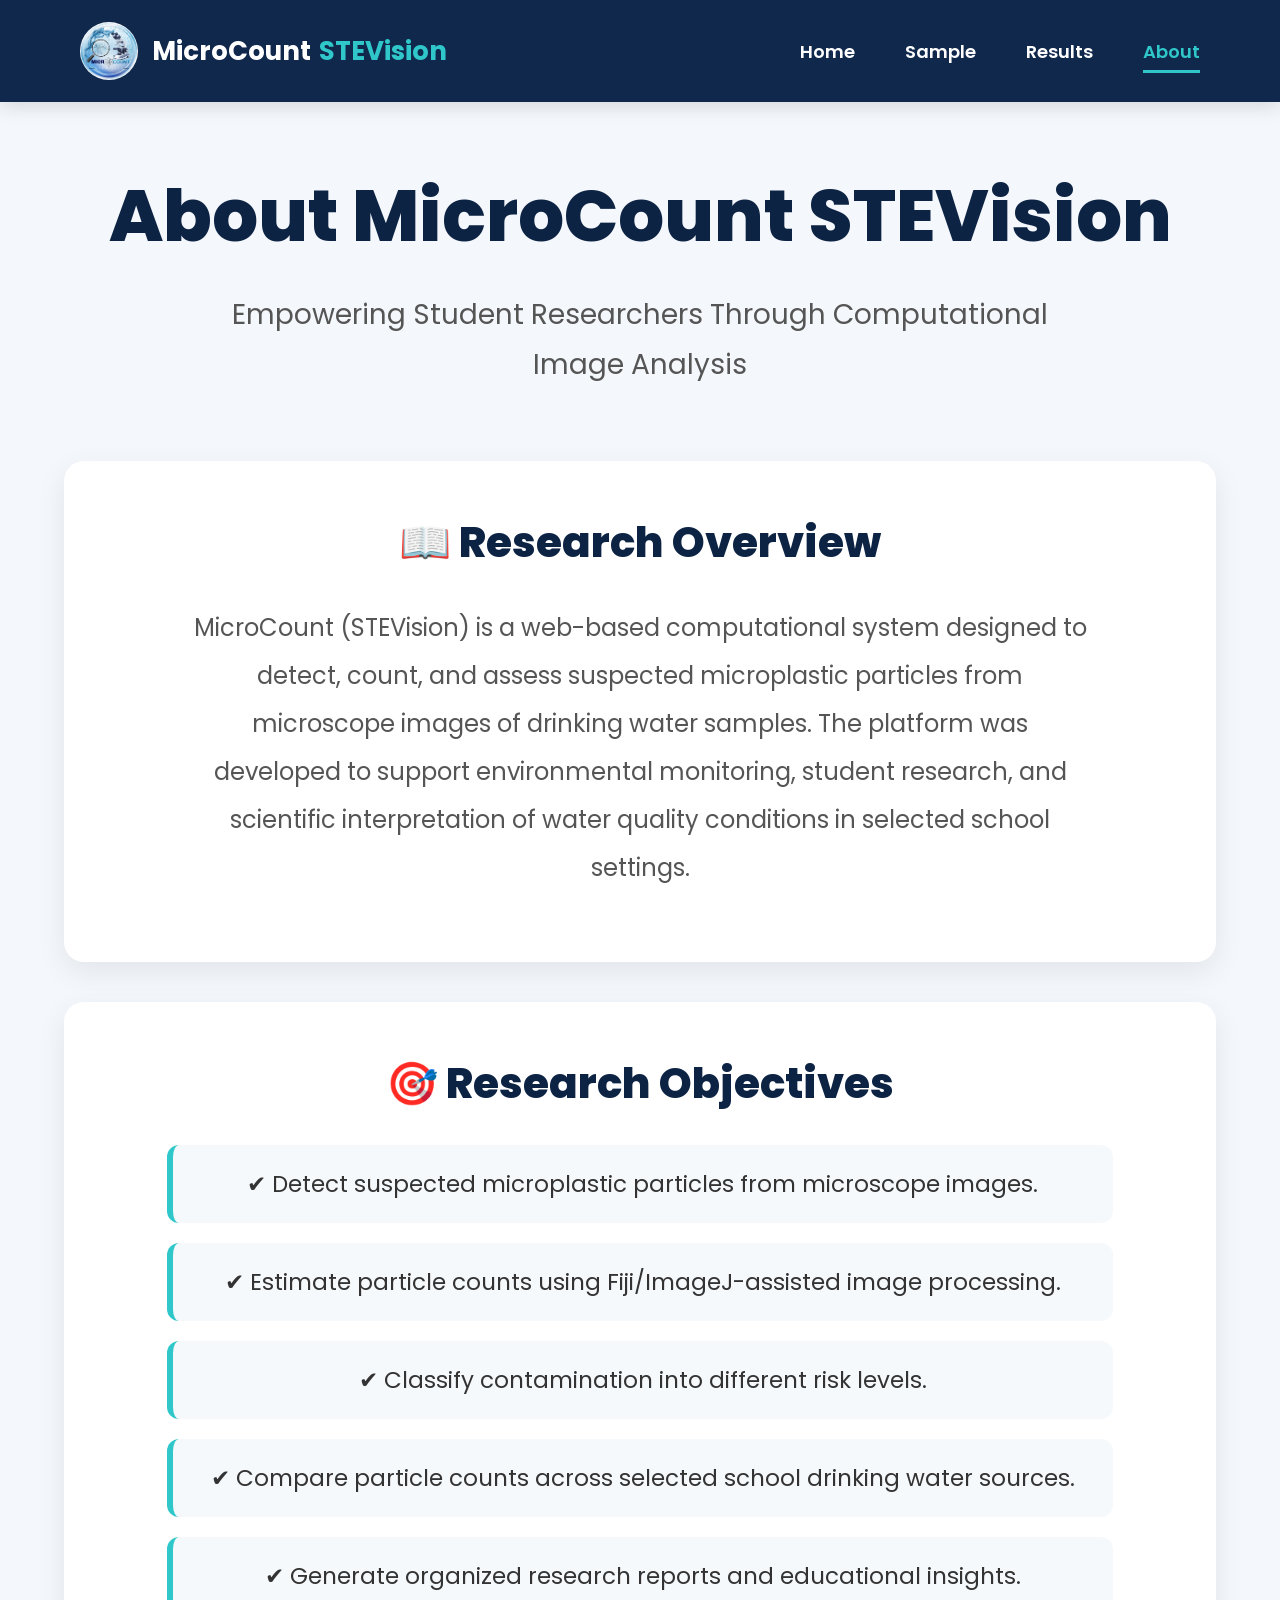
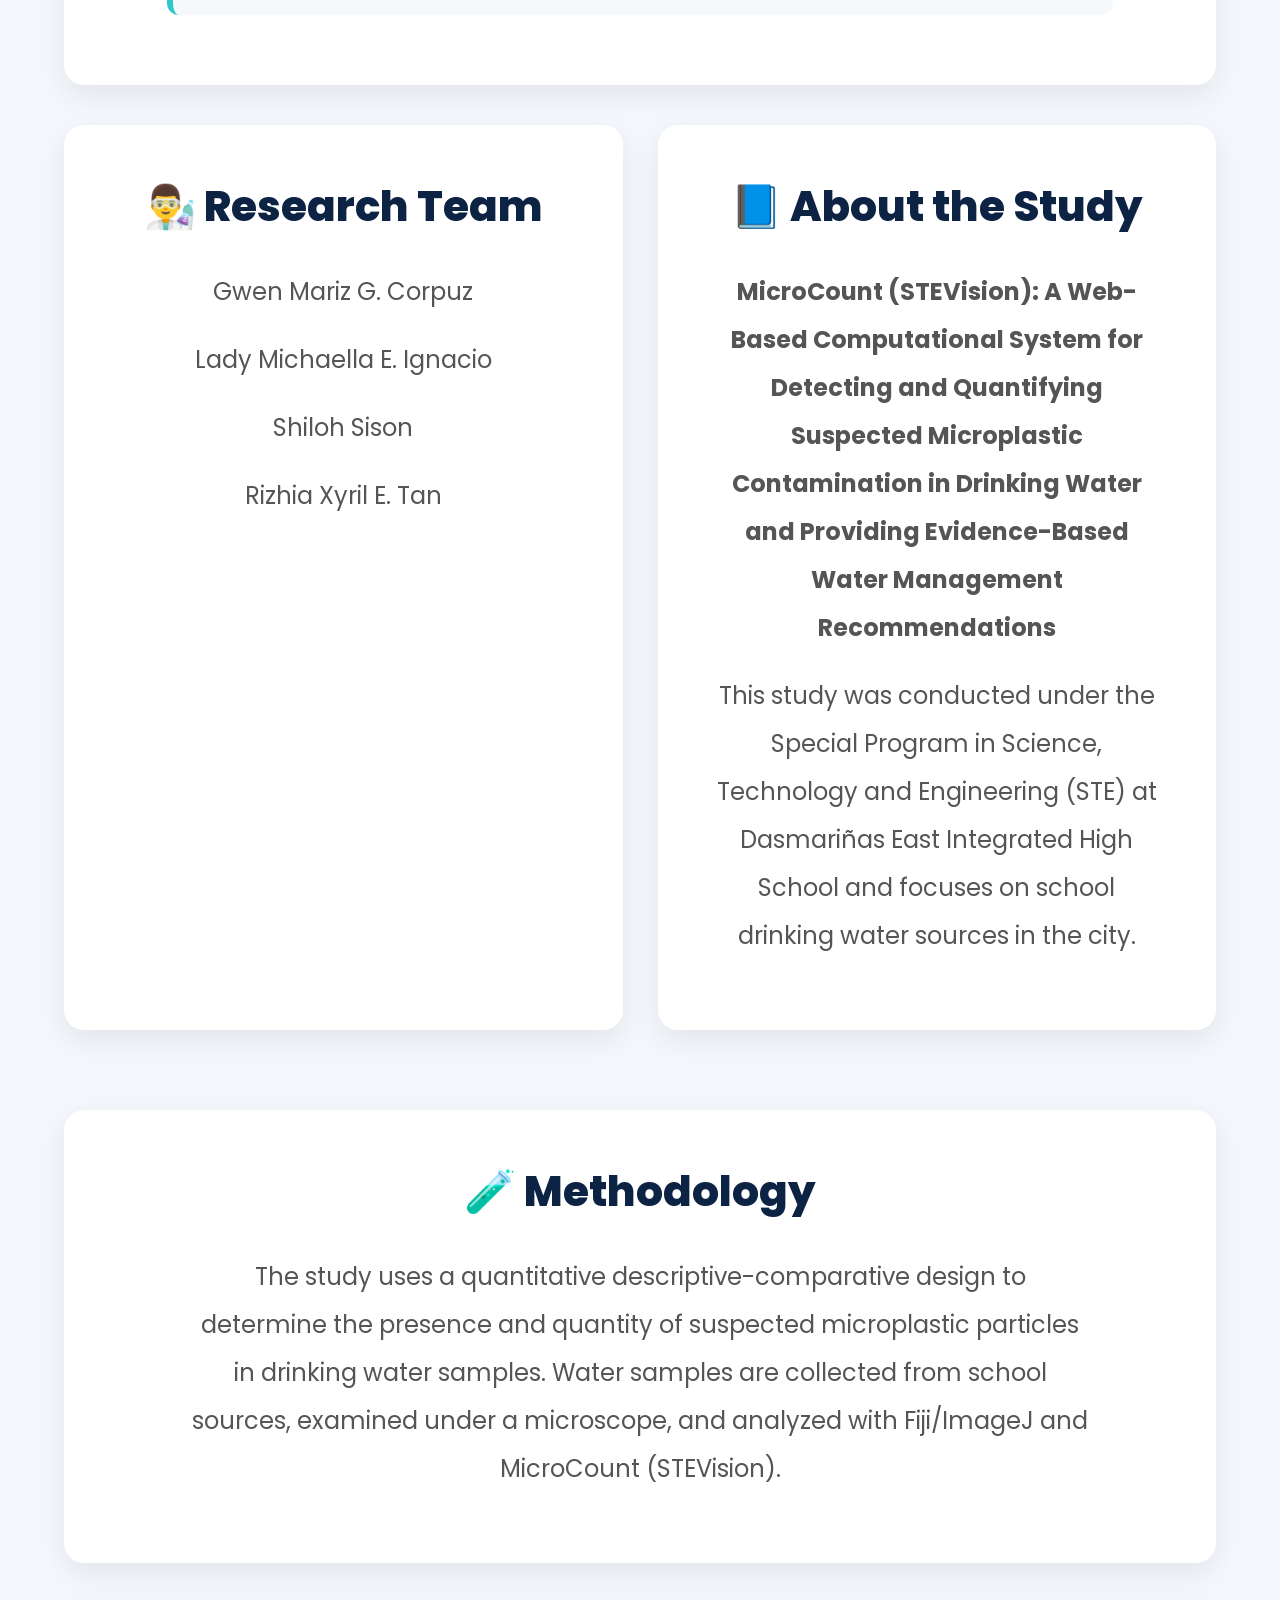
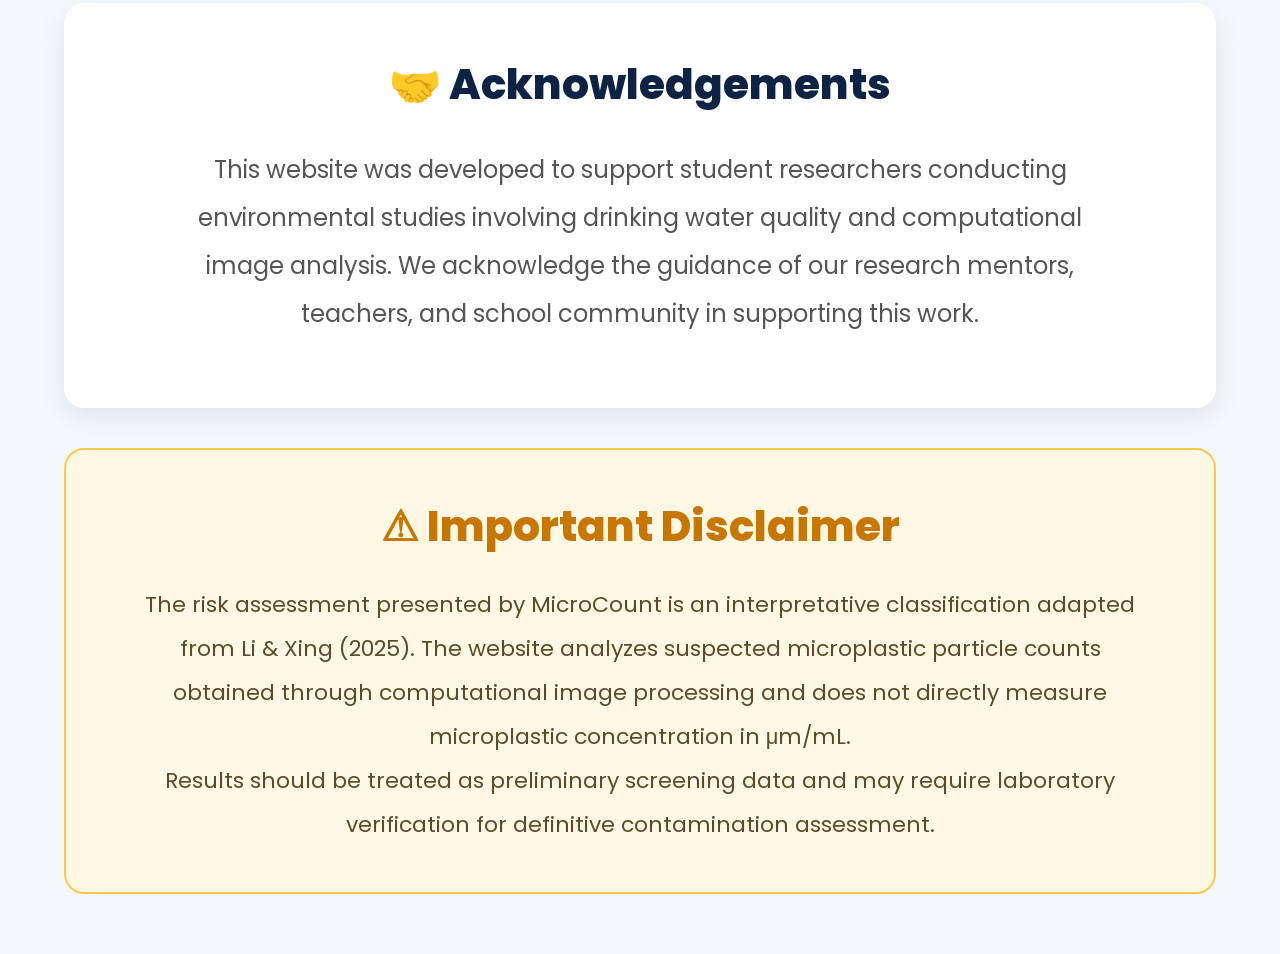
==== commit 10587e8e: "commit" ====
--- a/about.html
+++ b/about.html
@@ -65,7 +65,7 @@
         <div class="about-card">
             <h2>📘 About the Study</h2>
             <p class="study-title">
-                <strong>Seeing the Invisible: A Computational Analysis of Microplastics in School Drinking Water in Dasmariñas, Cavite</strong>
+                <strong>MicroCount (STEVision): A Web-Based Computational System for Detecting and Quantifying Suspected Microplastic Contamination in Drinking Water and Providing Evidence-Based Water Management Recommendations </strong>
             </p>
             <p>
                 This study was conducted under the Special Program in Science, Technology and Engineering (STE)
--- a/style.css
+++ b/style.css
@@ -1591,7 +1591,7 @@
     box-sizing: border-box;
 }
 /* ======================================
-   POSSIBLE HEALTH CONSIDERATIONS
+Possible Health Effects Section
 ====================================== */
 
 .health-effects {
@@ -1623,4 +1623,196 @@
 .health-effects li {
     margin-bottom: 10px;
     line-height: 1.5;
+}
+.health-evidence-box {
+    background: #f4f7fb;
+    border: 1px solid #dce5f0;
+    border-radius: 12px;
+    padding: 18px;
+    margin: 20px 0;
+}
+
+.health-sources {
+    background: #f8fafc;
+    border: 1px solid #dce5f0;
+    border-radius: 12px;
+    padding: 18px;
+    margin-top: 25px;
+}
+
+.health-sources a {
+    color: #12345b;
+    font-weight: 600;
+    text-decoration: underline;
+}
+
+.health-sources a:hover {
+    opacity: 0.75;
+}
+
+.health-disclaimer {
+    margin-top: 25px;
+    padding-top: 15px;
+    border-top: 1px solid #dce5f0;
+}
+
+.healthEffects h4 {
+    margin-top: 24px;
+}
+/* =====================================================
+   RISK LEVEL COLORS
+===================================================== */
+
+.risk-box {
+    padding: 25px;
+    border-radius: 15px;
+    margin-top: 20px;
+    border: 2px solid #dce5ef;
+}
+
+.risk-box h2 {
+    margin: 0 0 10px 0;
+}
+
+
+/* LEVEL 1 */
+
+.risk-level-1 {
+    background: #e8f7ed;
+    border-color: #58b77a;
+}
+
+.risk-level-1 h2 {
+    color: #23834a;
+}
+
+
+/* LEVEL 2 */
+
+.risk-level-2 {
+    background: #fff8df;
+    border-color: #e4bd42;
+}
+
+.risk-level-2 h2 {
+    color: #a77a00;
+}
+
+
+/* LEVEL 3 */
+
+.risk-level-3 {
+    background: #fff0df;
+    border-color: #e49a45;
+}
+
+.risk-level-3 h2 {
+    color: #b85f00;
+}
+
+
+/* LEVEL 4 */
+
+.risk-level-4 {
+    background: #ffe8e8;
+    border-color: #dc6262;
+}
+
+.risk-level-4 h2 {
+    color: #b52d2d;
+}
+.image-recommendation-link {
+    display: inline-block;
+    margin-top: 8px;
+
+    color: #183b6b;
+    font-weight: 700;
+    text-decoration: underline;
+
+    cursor: pointer;
+    transition: 0.2s ease;
+}
+
+.image-recommendation-link:hover {
+    color: #20b8c8;
+}
+.image-recommendation-link {
+    display: inline-block;
+    margin-top: 8px;
+
+    color: #183b6b;
+    font-weight: 700;
+
+    text-decoration: underline;
+
+    cursor: pointer;
+
+    transition: 0.2s ease;
+}
+
+.image-recommendation-link:hover {
+    color: #20b8c8;
+}
+/* =====================================================
+   NUMBER OF MICROSCOPE IMAGES
+   ===================================================== */
+
+.form-group {
+    margin-bottom: 24px;
+}
+
+.form-group label {
+    display: block;
+    margin-bottom: 10px;
+    font-weight: 700;
+    font-size: 18px;
+    color: #102f63;
+}
+
+.form-group input[type="number"] {
+    width: 100%;
+    box-sizing: border-box;
+
+    height: 58px;
+    padding: 0 18px;
+
+    border: 1px solid #d5dfeb;
+    border-radius: 12px;
+
+    background: #ffffff;
+
+    font-family: inherit;
+    font-size: 17px;
+    color: #222;
+
+    outline: none;
+    transition: border-color 0.2s, box-shadow 0.2s;
+}
+
+.form-group input[type="number"]:focus {
+    border-color: #27b8c8;
+    box-shadow: 0 0 0 3px rgba(39, 184, 200, 0.15);
+}
+
+.input-help {
+    display: block;
+    margin-top: 8px;
+
+    font-size: 15px;
+    color: #667085;
+}
+
+.info-link {
+    display: inline-block;
+    margin-top: 8px;
+
+    font-size: 16px;
+    font-weight: 700;
+
+    color: #123d72;
+    text-decoration: underline;
+}
+
+.info-link:hover {
+    color: #20b7c7;
 }
